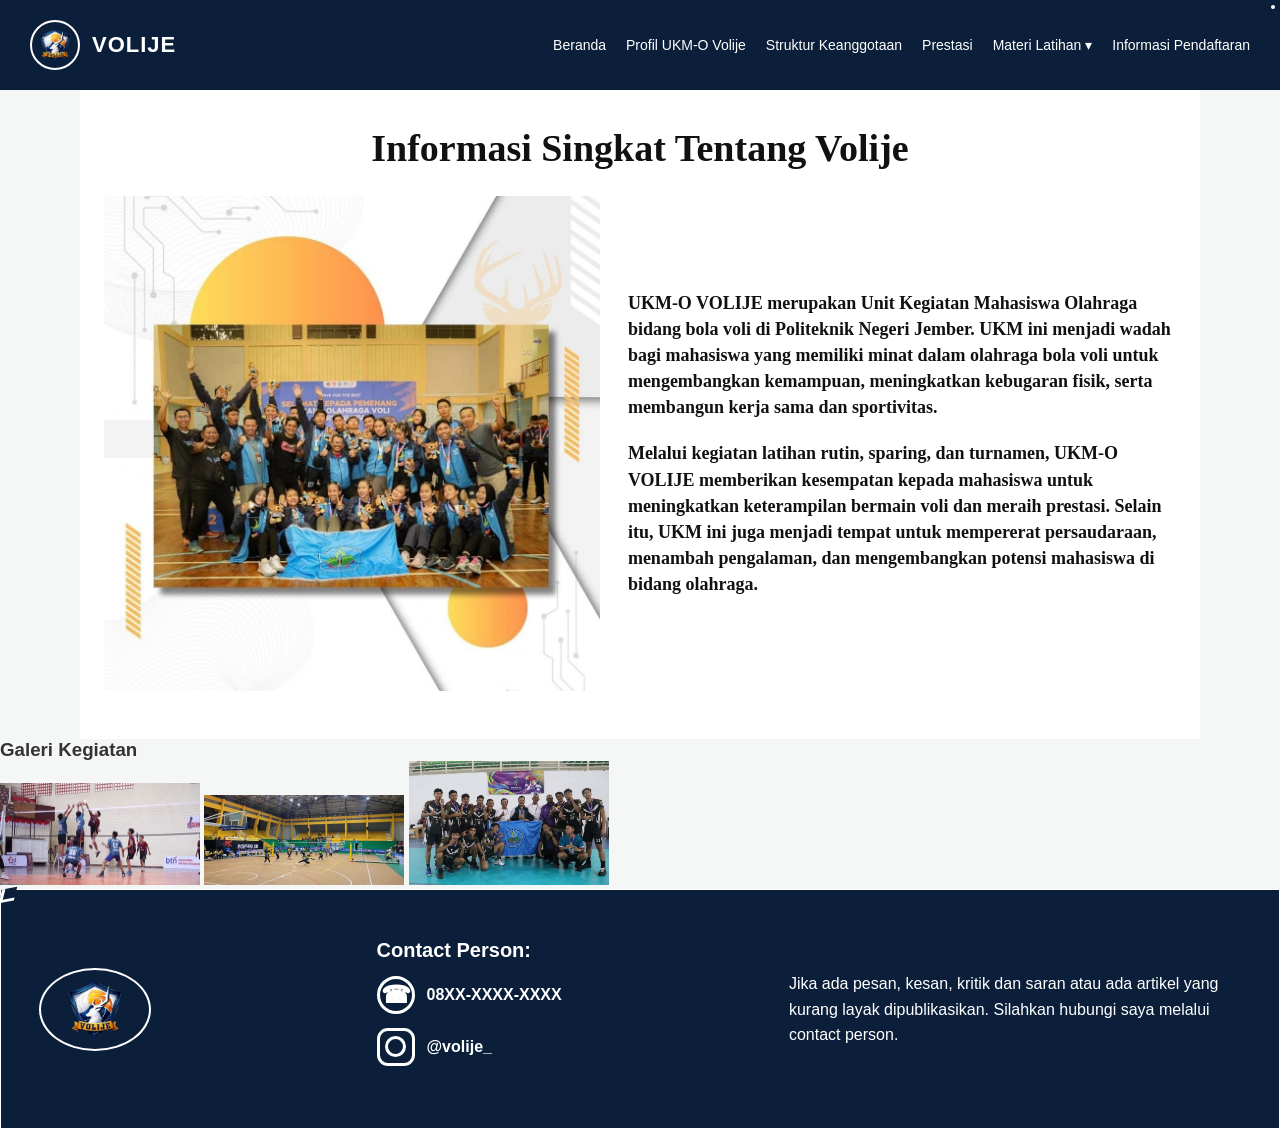
==== index.html @ 8d98fd0b "proyek wda" ====
<!doctype html>
<html lang="id">
    <head>
        <meta charset="UTF-8" />
        <!-- Mengatur karakter encoding ke UTF-8 (mendukung teks universal) -->
        <title>Beranda - UKM-O VOLIJE</title>
        <!-- Judul halaman yang akan muncul di tab browser -->
        <link rel="stylesheet" href="style.css" />
    </head>
    <body>
        <!-- HEADER KONSISTEN: Bagian atas website yang biasanya berisi logo dan menu navigasi -->
        <header>
            <!-- Wadah untuk Logo dan Nama Organisasi -->
            <div>
                <img
                    src="img/logo-volije.png"
                    alt="Logo Volije"
                    height="50"
                    align="middle"
                />
                <span>VOLIJE</span>
            </div>
            <!-- Navigasi Menu Halaman (Navigation Bar) -->
            <nav>
                <ul>
                    <li><a href="index.html">Beranda</a></li>
                    <li><a href="profil.html">Profil UKM-O Volije</a></li>
                    <li><a href="struktur.html">Struktur Keanggotaan</a></li>
                    <li><a href="prestasi.html">Prestasi</a></li>
                    <li class="dropdown">
                        <a href="#" class="dropbtn">Materi Latihan ▾</a>
                        <div class="dropdown-content">
                            <a href="teknik-voli.html">Teknik Dasar Voli</a>
                            <a href="teknik-fisik.html">Teknik Dasar Fisik</a>
                        </div>
                    </li>
                    <li>
                        <a href="pendaftaran.html">Informasi Pendaftaran</a>
                    </li>
                </ul>
            </nav>
            <hr />
        </header>
        <!-- MAIN KONTEN: Bagian isi utama dari halaman ini -->
        <main>
            <section class="intro-section">
                <h2>Informasi Singkat Tentang Volije</h2>
                <div class="intro-content">
                    <img
                        class="intro-image"
                        src="img/volijeawal.jpeg"
                        alt="Dokumentasi kegiatan UKM-O VOLIJE"
                    />
                    <div class="intro-text">
                        <p>
                            UKM-O VOLIJE merupakan Unit Kegiatan Mahasiswa
                            Olahraga bidang bola voli di Politeknik Negeri
                            Jember. UKM ini menjadi wadah bagi mahasiswa yang
                            memiliki minat dalam olahraga bola voli untuk
                            mengembangkan kemampuan, meningkatkan kebugaran
                            fisik, serta membangun kerja sama dan sportivitas.
                        </p>
                        <p>
                            Melalui kegiatan latihan rutin, sparing, dan
                            turnamen, UKM-O VOLIJE memberikan kesempatan kepada
                            mahasiswa untuk meningkatkan keterampilan bermain
                            voli dan meraih prestasi. Selain itu, UKM ini juga
                            menjadi tempat untuk mempererat persaudaraan,
                            menambah pengalaman, dan mengembangkan potensi
                            mahasiswa di bidang olahraga.
                        </p>
                    </div>
                </div>
            </section>

            <section>
                <!-- Section 2: Bagian Galeri Dokumentasi Kegiatan -->
                <h3>Galeri Kegiatan</h3>
                <!-- Sesuai wireframe yang menampilkan slider gambar kegiatan -->
                <img src="img/volia.jpeg" alt="Kegiatan 1" width="200" />
                <img src="img/volib.jpeg" alt="Kegiatan 2" width="200" />
                <img src="img/volic.jpeg" alt="Kegiatan 3" width="200" />
            </section>
        </main>

        <footer class="site-footer">
            <div class="footer-logos">
                <img src="img/logo-volije.png" alt="Logo VOLIJE" />
            </div>
            <section class="footer-contact" aria-label="Kontak VOLIJE">
                <h2>Contact Person:</h2>
                <p class="footer-contact-link">
                    <span class="footer-icon footer-icon-whatsapp" aria-hidden="true">☎</span>
                    <span>08XX-XXXX-XXXX</span>
                </p>
                <a class="footer-contact-link" href="https://www.instagram.com/volije_?cplk=MXN0MmU2NnY3bWVkYg==">
                    <span class="footer-icon footer-icon-instagram" aria-hidden="true"></span>
                    <span>@volije_</span>
                </a>
            </section>
            <p class="footer-note">
                Jika ada pesan, kesan, kritik dan saran atau ada artikel yang kurang layak dipublikasikan. Silahkan hubungi saya melalui contact person.
            </p>
        </footer>
    </body>
</html>
---- style.css ----
/* Pengaturan Dasar Reset */
* {
    margin: 0;
    padding: 0;
    box-sizing: border-box;
}

body {
    font-family: 'Segoe UI', Tahoma, Geneva, Verdana, sans-serif;
    background-color: #f4f7f6;
    color: #333;
}

/* --- STYLING HEADER --- */
header {
    background-color: #0b1f3a; /* Warna biru navy tua yang elegan */
    color: #ffffff;
    padding: 20px 30px;
}

/* Mengatur tata letak logo/nama dan navigasi agar sejajar (Flexbox) */
header {
    display: flex;
    justify-content: space-between;
    align-items: center;
    flex-wrap: wrap;
}

/* Wadah Logo dan Nama Organisasi */
header div:first-child {
    display: flex;
    align-items: center;
    gap: 12px; /* Jarak antara logo dan teks */
}

header div:first-child span {
    font-size: 22px;
    font-weight: bold;
    letter-spacing: 1px;
}

/* Mengatur ukuran, bentuk bulat, dan tata letak logo di header */
header div:first-child img {
    width: 50px;       
    object-fit: cover; 
    border-radius: 50%; 
    border: 2px solid #ffffff; 
}

/* Memastikan teks "VOLIJE" dan logo sejajar di tengah secara vertikal */
header div:first-child {
    display: flex;
    align-items: center; 
    gap: 12px;
}

/* Navigasi Menu */
header nav ul {
    list-style: none;
    display: flex;
    gap: 20px;
    align-items: center;
}

header nav ul li a {
    color: #ffffff;
    text-decoration: none;
    font-size: 14px;
    font-weight: 500;
    transition: color 0.3s ease;
}

/* Efek hover saat kursor diarahkan ke menu */
header nav ul li a:hover {
    color: #4da6ff; 
}

/* Menghilangkan garis <hr> bawaan jika sudah diatur dengan border/padding CSS */
header hr {
    display: none; 
}
/* --- STYLING MENU DROPDOWN NAVBAR --- */

/* Membuat posisi elemen dropdown menjadi relative */
header nav ul li.dropdown {
    position: relative;
}

/* Mengatur tampilan kotak menu dropdown (posisi melayang di bawah) */
header nav ul li .dropdown-content {
    display: none; /* Disembunyikan secara default */
    position: absolute;
    top: 100%;
    left: 0;
    background-color: #0b1f3a; /* Senada dengan warna header */
    min-width: 180px;
    box-shadow: 0px 8px 16px rgba(0,0,0,0.2);
    z-index: 99;
    border-radius: 4px;
    overflow: hidden;
}

/* Mengatur tata letak link di dalam dropdown */
header nav ul li .dropdown-content a {
    color: #ffffff;
    padding: 12px 16px;
    text-decoration: none;
    display: block;
    text-align: left;
    font-size: 13px;
    border-bottom: 1px solid rgba(255, 255, 255, 0.1);
}

/* Efek saat kursor berada di atas pilihan menu dropdown */
header nav ul li .dropdown-content a:hover {
    background-color: #16365f;
    color: #4da6ff;
}

/* Menampilkan dropdown ketika kursor diarahkan ke elemen li.dropdown */
header nav ul li.dropdown:hover .dropdown-content {
    display: block;
}

/* --- INTRO BERANDA --- */
.intro-section {
    max-width: 1120px;
    margin: 0 auto;
    padding: 36px 24px 48px;
    background-color: #ffffff;
    color: #111111;
    font-family: Georgia, "Times New Roman", serif;
}

.intro-section h2 {
    margin: 0 0 24px;
    text-align: center;
    font-size: clamp(28px, 3.8vw, 38px);
    line-height: 1.2;
}

.intro-content {
    display: grid;
    grid-template-columns: minmax(0, 0.95fr) minmax(0, 1.05fr);
    align-items: center;
    gap: 28px;
}

.intro-image {
    display: block;
    width: 100%;
    aspect-ratio: 1 / 1;
    object-fit: cover;
    object-position: center 42%;
}

.intro-text {
    display: grid;
    gap: 20px;
}

.intro-text p {
    margin: 0;
    font-size: 18px;
    font-weight: 600;
    line-height: 1.45;
}

/* --- HALAMAN PROFIL --- */
.profile-layout {
    display: grid;
    grid-template-columns: minmax(0, 1fr) minmax(360px, 1fr);
    align-items: start;
    gap: 32px;
    max-width: 1280px;
    margin: 36px auto 48px;
    padding: 32px;
    background-color: #ffffff;
}

.profile-copy h2 {
    margin-bottom: 16px;
    color: #0b1f3a;
    font-size: 30px;
}

.profile-copy p {
    margin-bottom: 28px;
    font-size: 17px;
    line-height: 1.7;
}

.profile-copy h3 {
    margin-bottom: 14px;
    color: #0b1f3a;
    font-size: 21px;
    line-height: 1.35;
}

.profile-copy ol {
    display: grid;
    gap: 12px;
    padding-left: 24px;
    line-height: 1.6;
}

.profile-gallery {
    display: grid;
    grid-template-columns: repeat(2, minmax(0, 1fr));
    align-content: start;
    align-items: start;
    gap: 18px;
}

.profile-gallery img {
    display: block;
    width: 100%;
    max-width: 100%;
    height: auto;
}

/* --- HALAMAN PENDAFTARAN --- */
.registration-layout {
    display: grid;
    grid-template-columns: minmax(0, 1fr) minmax(220px, 0.55fr);
    align-items: center;
    gap: 48px;
    max-width: 1100px;
    margin: 40px auto;
    padding: 36px 32px;
    background-color: #ffffff;
}

.registration-content h2 {
    margin-bottom: 20px;
    color: #0b1f3a;
    font-size: 30px;
}

.registration-content ol {
    display: grid;
    gap: 14px;
    padding-left: 24px;
    line-height: 1.6;
}

.registration-logo {
    display: block;
    width: 200%;
    max-width: 500px;
    height: auto;
    justify-self: center;
}

@media (max-width: 700px) {
    .intro-section {
        padding: 28px 20px 36px;
    }

    .intro-content {
        grid-template-columns: 1fr;
        gap: 22px;
    }

    .intro-image {
        max-width: 480px;
        margin: 0 auto;
    }

    .intro-text p {
        font-size: 16px;
    }
}

@media (max-width: 800px) {
    .profile-layout {
        grid-template-columns: 1fr;
        gap: 28px;
        margin: 24px auto 36px;
        padding: 24px;
    }

    .registration-layout {
        grid-template-columns: 1fr;
        gap: 28px;
        margin: 24px auto 36px;
        padding: 24px;
    }

    .profile-copy h2 {
        font-size: 26px;
    }

    .profile-copy p {
        font-size: 16px;
    }
}

@media (max-width: 480px) {
    .profile-layout {
        margin: 16px auto 28px;
        padding: 20px;
    }

    .registration-layout {
        margin: 16px auto 28px;
        padding: 20px;
    }

    .profile-gallery {
        gap: 14px;
    }
}


/* --- FOOTER --- */
footer.site-footer {
    display: grid;
    grid-template-columns: minmax(140px, 0.8fr) minmax(240px, 1fr) minmax(300px, 1.2fr);
    align-items: center;
    gap: 36px;
    min-height: 240px;
    padding: 32px 3%;
    background-color: #0b1f3a;
    border: 1px solid #ffffff;
    color: #ffffff;
}

.footer-logos {
    display: flex;
    align-items: center;
}

.footer-logos img {
    width: 112px;
    height: 112 px;
    object-fit: contain;
    border: 2px solid #ffffff;
    border-radius: 50%;
}

.footer-contact h2 {
    margin: 0 0 14px;
    font-size: 20px;
}

.footer-contact-link {
    display: flex;
    align-items: center;
    gap: 12px;
    width: fit-content;
    margin: 0 0 14px;
    color: #ffffff;
    font-size: 16px;
    font-weight: 600;
    text-decoration: none;
}

.footer-contact-link:hover {
    text-decoration: underline;
}

.footer-icon {
    position: auto;
    display: inline-flex;
    flex: 0 0 38px;
    width: 38px;
    height: 38px;
    align-items: center;
    justify-content: center;
}

.footer-icon-whatsapp {
    border: 3px solid currentColor;
    border-radius: 50%;
    font-size: 24px;
    line-height: 1;
}

.footer-icon-whatsapp::after {
    position: absolute;
    bottom: -2px;
    left: 1px;
    width: 11px;
    height: 11px;
    border-bottom: 3px solid currentColor;
    border-left: 3px solid currentColor;
    background-color: #0b1f3a;
    content: "";
    transform: skew(-25deg) rotate(-12deg);
}

.footer-icon-instagram {
    border: 3px solid currentColor;
    border-radius: 11px;
}

.footer-icon-instagram::before {
    width: 15px;
    height: 15px;
    border: 3px solid currentColor;
    border-radius: 50%;
    content: "";
}

.footer-icon-instagram::after {
    position: absolute;
    top: 5px;
    right: 5px;
    width: 4px;
    height: 4px;
    border-radius: 50%;
    background-color: currentColor;
    content: "";
}

.footer-note {
    margin: 0;
    font-size: 16px;
    line-height: 1.6;
}

@media (max-width: 900px) {
    footer.site-footer {
        grid-template-columns: minmax(120px, 0.6fr) minmax(240px, 1fr);
        gap: 24px;
        padding: 28px 3%;
    }

    .footer-note {
        grid-column: 1 / -1;
    }
}

@media (max-width: 560px) {
    footer.site-footer {
        grid-template-columns: 1fr;
        gap: 18px;
        padding: 24px;
    }

    .footer-logos {
        justify-content: center;
    }

    .footer-note {
        grid-column: auto;
        font-size: 15px;
        text-align: center;
    }

    .footer-contact h2 {
        font-size: 18px;
    }

    .footer-contact-link {
        font-size: 16px;
    }
}
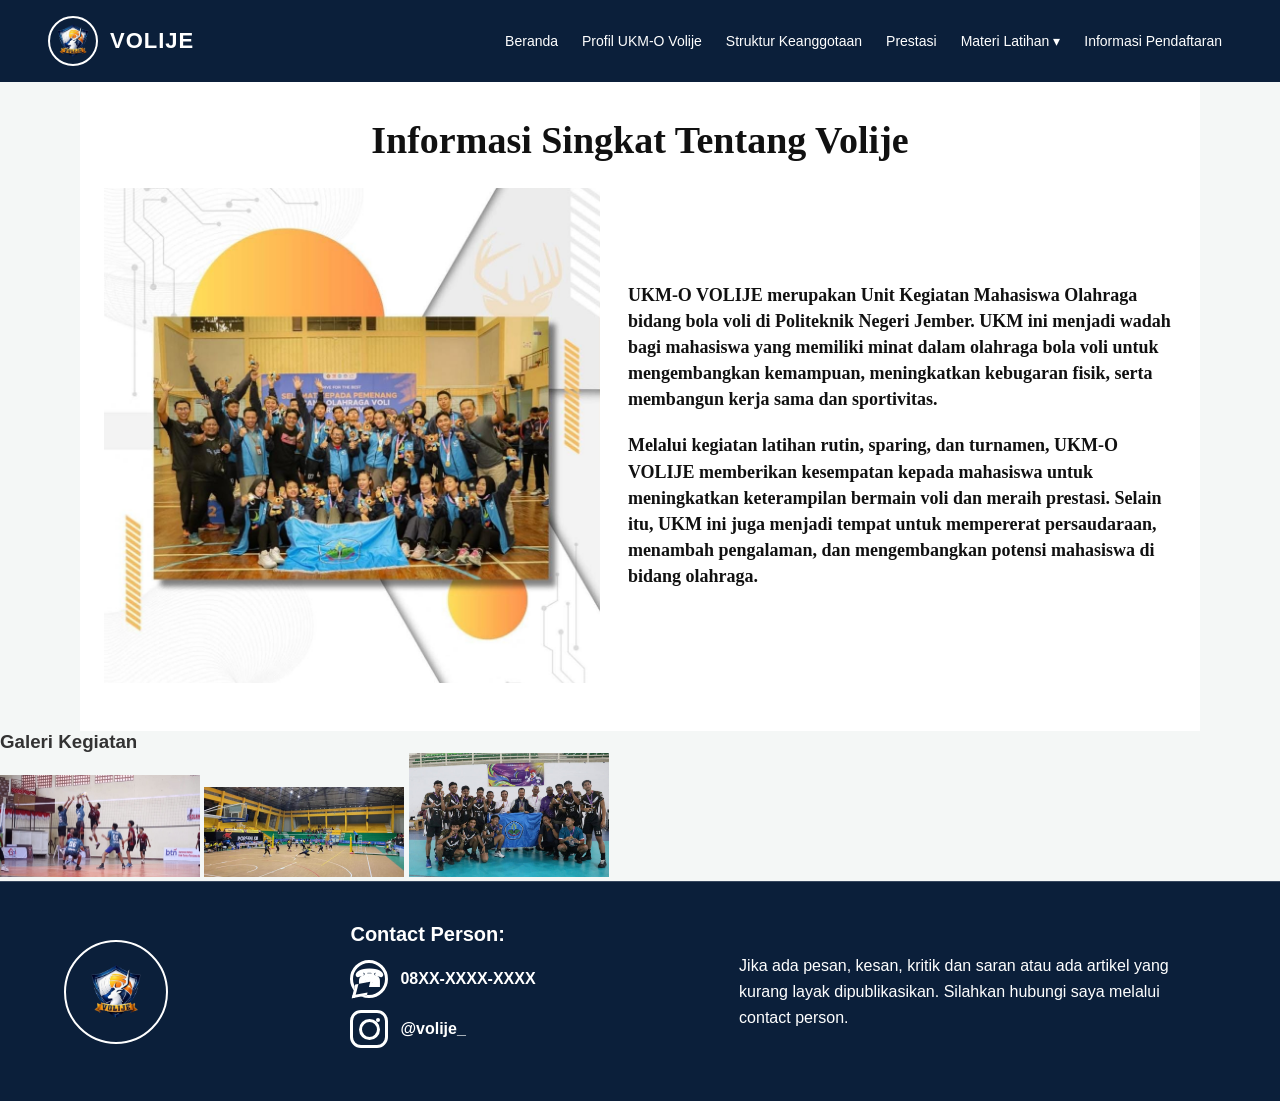
==== commit 6b25afac: "menambahkan responsive dan memperbaiki footer dan header oleh ZORA" ====
--- a/index.html
+++ b/index.html
@@ -1,5 +1,6 @@
 <!doctype html>
 <html lang="id">
+    <meta name="viewport" content="width=device-width, initial-scale=1.0">
     <head>
         <meta charset="UTF-8" />
         <!-- Mengatur karakter encoding ke UTF-8 (mendukung teks universal) -->
--- a/style.css
+++ b/style.css
@@ -6,7 +6,7 @@
 }
 
 body {
-    font-family: 'Segoe UI', Tahoma, Geneva, Verdana, sans-serif;
+    font-family: "Segoe UI", Tahoma, Geneva, Verdana, sans-serif;
     background-color: #f4f7f6;
     color: #333;
 }
@@ -15,15 +15,11 @@
 header {
     background-color: #0b1f3a; /* Warna biru navy tua yang elegan */
     color: #ffffff;
-    padding: 20px 30px;
-}
-
-/* Mengatur tata letak logo/nama dan navigasi agar sejajar (Flexbox) */
-header {
+    padding: 16px clamp(20px, 4vw, 48px);
     display: flex;
     justify-content: space-between;
     align-items: center;
-    flex-wrap: wrap;
+    gap: 24px;
 }
 
 /* Wadah Logo dan Nama Organisasi */
@@ -31,6 +27,7 @@
     display: flex;
     align-items: center;
     gap: 12px; /* Jarak antara logo dan teks */
+    flex-shrink: 0;
 }
 
 header div:first-child span {
@@ -41,43 +38,52 @@
 
 /* Mengatur ukuran, bentuk bulat, dan tata letak logo di header */
 header div:first-child img {
-    width: 50px;       
-    object-fit: cover; 
-    border-radius: 50%; 
-    border: 2px solid #ffffff; 
-}
-
-/* Memastikan teks "VOLIJE" dan logo sejajar di tengah secara vertikal */
-header div:first-child {
-    display: flex;
-    align-items: center; 
-    gap: 12px;
+    width: 50px;
+    height: 50px;
+    flex: 0 0 50px;
+    object-fit: cover;
+    border-radius: 50%;
+    border: 2px solid #ffffff;
+}
+
+header nav {
+    min-width: 0;
+    margin-left: auto;
 }
 
 /* Navigasi Menu */
 header nav ul {
     list-style: none;
     display: flex;
-    gap: 20px;
-    align-items: center;
+    flex-wrap: wrap;
+    justify-content: flex-end;
+    align-items: center;
+    gap: 4px;
 }
 
 header nav ul li a {
+    display: block;
     color: #ffffff;
+    padding: 9px 10px;
+    border-radius: 8px;
     text-decoration: none;
     font-size: 14px;
     font-weight: 500;
-    transition: color 0.3s ease;
+    white-space: nowrap;
+    transition:
+        color 0.3s ease,
+        background-color 0.3s ease;
 }
 
 /* Efek hover saat kursor diarahkan ke menu */
 header nav ul li a:hover {
-    color: #4da6ff; 
+    color: #4da6ff;
+    background-color: rgba(255, 255, 255, 0.08);
 }
 
 /* Menghilangkan garis <hr> bawaan jika sudah diatur dengan border/padding CSS */
 header hr {
-    display: none; 
+    display: none;
 }
 /* --- STYLING MENU DROPDOWN NAVBAR --- */
 
@@ -94,9 +100,9 @@
     left: 0;
     background-color: #0b1f3a; /* Senada dengan warna header */
     min-width: 180px;
-    box-shadow: 0px 8px 16px rgba(0,0,0,0.2);
+    box-shadow: 0px 8px 16px rgba(0, 0, 0, 0.2);
     z-index: 99;
-    border-radius: 4px;
+    border-radius: 8px;
     overflow: hidden;
 }
 
@@ -120,6 +126,54 @@
 /* Menampilkan dropdown ketika kursor diarahkan ke elemen li.dropdown */
 header nav ul li.dropdown:hover .dropdown-content {
     display: block;
+}
+
+@media (max-width: 960px) {
+    header {
+        flex-direction: column;
+        gap: 14px;
+        padding: 18px 24px;
+    }
+
+    header nav {
+        width: 100%;
+        margin-left: 0;
+    }
+
+    header nav ul {
+        justify-content: center;
+    }
+}
+
+@media (max-width: 560px) {
+    header {
+        gap: 12px;
+        padding: 16px 14px;
+    }
+
+    header div:first-child img {
+        width: 44px;
+        height: 44px;
+        flex-basis: 44px;
+    }
+
+    header div:first-child span {
+        font-size: 20px;
+    }
+
+    header nav ul {
+        gap: 2px;
+    }
+
+    header nav ul li a {
+        padding: 8px 9px;
+        font-size: 13px;
+    }
+
+    header nav ul li .dropdown-content {
+        left: 50%;
+        transform: translateX(-50%);
+    }
 }
 
 /* --- INTRO BERANDA --- */
@@ -219,6 +273,63 @@
     height: auto;
 }
 
+/* --- HALAMAN STRUKTUR KEANGGOTAAN --- */
+.structure-section {
+    max-width: 1200px;
+    margin: 0 auto;
+    padding: 36px 32px 52px;
+    background-color: #ffffff;
+    color: #111111;
+    font-family: Georgia, "Times New Roman", serif;
+}
+
+.structure-section h2 {
+    margin: 0 0 32px;
+    text-align: center;
+    font-size: clamp(28px, 3.8vw, 38px);
+    line-height: 1.2;
+}
+
+.member-grid {
+    display: grid;
+    grid-template-columns: repeat(2, minmax(0, 1fr));
+    gap: 20px 36px;
+    padding: 0;
+    list-style: none;
+}
+
+.member-card {
+    display: flex;
+    align-items: center;
+    gap: 24px;
+    min-height: 180px;
+    padding: 24px 30px;
+    border-radius: 22px;
+    background-color: #dedede;
+}
+
+.member-card > img {
+    flex: 0 0 104px;
+    width: 104px;
+    height: 104px;
+    border: 4px solid #ffffff;
+    border-radius: 50%;
+    object-fit: cover;
+}
+
+.member-biodata h3 {
+    margin: 0 0 12px;
+    font-size: 26px;
+    line-height: 1.2;
+}
+
+.member-biodata p {
+    margin: 4px 0;
+    font-family: "Segoe UI", Tahoma, Geneva, Verdana, sans-serif;
+    font-size: 16px;
+    line-height: 1.5;
+}
+
 /* --- HALAMAN PENDAFTARAN --- */
 .registration-layout {
     display: grid;
@@ -257,6 +368,15 @@
         padding: 28px 20px 36px;
     }
 
+    .structure-section {
+        padding: 28px 20px 36px;
+    }
+
+    .member-grid {
+        grid-template-columns: 1fr;
+        gap: 16px;
+    }
+
     .intro-content {
         grid-template-columns: 1fr;
         gap: 22px;
@@ -297,6 +417,26 @@
 }
 
 @media (max-width: 480px) {
+    .member-card {
+        gap: 18px;
+        min-height: 150px;
+        padding: 20px;
+    }
+
+    .member-card > img {
+        flex-basis: 80px;
+        width: 80px;
+        height: 80px;
+    }
+
+    .member-biodata h3 {
+        font-size: 22px;
+    }
+
+    .member-biodata p {
+        font-size: 15px;
+    }
+
     .profile-layout {
         margin: 16px auto 28px;
         padding: 20px;
@@ -312,33 +452,41 @@
     }
 }
 
-
 /* --- FOOTER --- */
 footer.site-footer {
     display: grid;
-    grid-template-columns: minmax(140px, 0.8fr) minmax(240px, 1fr) minmax(300px, 1.2fr);
-    align-items: center;
-    gap: 36px;
-    min-height: 240px;
-    padding: 32px 3%;
+    grid-template-columns: minmax(120px, 0.7fr) minmax(220px, 1fr) minmax(
+            0,
+            1.4fr
+        );
+    align-items: center;
+    gap: clamp(20px, 4vw, 48px);
+    min-height: 220px;
+    padding: 36px 5%;
     background-color: #0b1f3a;
-    border: 1px solid #ffffff;
+    border-top: 1px solid rgba(255, 255, 255, 0.18);
     color: #ffffff;
 }
 
 .footer-logos {
     display: flex;
     align-items: center;
+    justify-content: flex-start;
 }
 
 .footer-logos img {
-    width: 112px;
-    height: 112 px;
+    display: block;
+    width: 104px;
+    height: 104px;
     object-fit: contain;
     border: 2px solid #ffffff;
     border-radius: 50%;
 }
 
+.footer-contact {
+    min-width: 0;
+}
+
 .footer-contact h2 {
     margin: 0 0 14px;
     font-size: 20px;
@@ -348,8 +496,9 @@
     display: flex;
     align-items: center;
     gap: 12px;
-    width: fit-content;
-    margin: 0 0 14px;
+    width: max-content;
+    max-width: 100%;
+    margin: 0 0 12px;
     color: #ffffff;
     font-size: 16px;
     font-weight: 600;
@@ -361,7 +510,7 @@
 }
 
 .footer-icon {
-    position: auto;
+    position: relative;
     display: inline-flex;
     flex: 0 0 38px;
     width: 38px;
@@ -415,6 +564,7 @@
 }
 
 .footer-note {
+    max-width: 52ch;
     margin: 0;
     font-size: 16px;
     line-height: 1.6;
@@ -422,29 +572,41 @@
 
 @media (max-width: 900px) {
     footer.site-footer {
-        grid-template-columns: minmax(120px, 0.6fr) minmax(240px, 1fr);
+        grid-template-columns: minmax(96px, 0.55fr) minmax(0, 1fr);
         gap: 24px;
-        padding: 28px 3%;
+        padding: 32px 5%;
     }
 
     .footer-note {
         grid-column: 1 / -1;
+        max-width: 70ch;
     }
 }
 
 @media (max-width: 560px) {
     footer.site-footer {
         grid-template-columns: 1fr;
-        gap: 18px;
-        padding: 24px;
+        justify-items: center;
+        gap: 20px;
+        padding: 28px 20px;
     }
 
     .footer-logos {
         justify-content: center;
     }
 
+    .footer-logos img {
+        width: 88px;
+        height: 88px;
+    }
+
+    .footer-contact {
+        text-align: center;
+    }
+
     .footer-note {
         grid-column: auto;
+        max-width: 42ch;
         font-size: 15px;
         text-align: center;
     }
@@ -455,5 +617,352 @@
 
     .footer-contact-link {
         font-size: 16px;
-    }
-}
+        margin-right: auto;
+        margin-left: auto;
+    }
+}
+
+/* =========================================================
+   4. HALAMAN MATERI (TEKNIK DASAR VOLI & TEKNIK DASAR FISIK)
+   ========================================================= */
+main.halaman-materi {
+    max-width: 1100px;
+    margin: 0 auto;
+    padding: 35px 30px 60px;
+}
+
+main.halaman-materi h2 {
+    text-align: center;
+    font-size: 32px;
+    font-weight: bold;
+    color: #000000;
+    margin-bottom: 35px;
+}
+
+/* Grid 3 Kolom x 2 Baris */
+main.halaman-materi ul {
+    list-style: none;
+    display: grid;
+    grid-template-columns: repeat(3, 1fr);
+    gap: 35px 55px;
+    padding: 0;
+    margin: 0;
+}
+
+/* Kartu Item Teknik dengan Background Gambar Penuh */
+main.halaman-materi ul li {
+    position: relative;
+    overflow: hidden;
+    min-height: 240px; /* Menjaga tinggi kartu tetap proporsional */
+    background-color: #d9d9d9;
+    border-radius: 20px;
+    padding: 22px 24px;
+    display: flex;
+    flex-direction: column;
+    justify-content: flex-start;
+    cursor: pointer;
+    transition:
+        transform 0.25s ease,
+        box-shadow 0.25s ease;
+}
+
+main.halaman-materi ul li:hover {
+    transform: translateY(-4px);
+    box-shadow: 0 8px 18px rgba(0, 0, 0, 0.15);
+}
+
+/* Judul berada di lapisan depan di atas gambar */
+main.halaman-materi ul li h3 {
+    position: relative;
+    z-index: 2;
+    align-self: flex-start;
+    font-size: 18px;
+    font-weight: bold;
+    color: #111111;
+    margin: 0;
+    text-shadow: 0 1px 6px rgba(255, 255, 255, 0.9);
+}
+
+/* Gambar dibuat memenuhi seluruh area kartu */
+main.halaman-materi ul li img {
+    position: absolute;
+    inset: 0;
+    width: 100%;
+    height: 100%;
+    object-fit: cover;
+    z-index: 1;
+    transition: transform 0.35s ease;
+}
+
+/* Efek zoom halus pada gambar background saat kartu diarahkan kursor */
+main.halaman-materi ul li:hover img {
+    transform: scale(1.06);
+}
+
+/* Deskripsi disembunyikan di kartu dan dibaca oleh pop-up */
+main.halaman-materi ul li p {
+    display: none;
+}
+
+/* =========================================================
+   5. POP-UP (MODAL) DETAIL MATERI
+   ========================================================= */
+.modal-overlay {
+    display: none;
+    position: fixed;
+    inset: 0;
+    background-color: rgba(255, 255, 255, 0.55);
+    z-index: 1000;
+    justify-content: center;
+    align-items: center;
+    padding: 20px;
+}
+
+.modal-overlay.aktif {
+    display: flex;
+}
+
+.modal-box {
+    background-color: #d9d9d9;
+    border: 3px solid #000000;
+    border-radius: 30px;
+    width: 100%;
+    max-width: 780px;
+    padding: 24px 36px 22px;
+    box-shadow: 0 12px 30px rgba(0, 0, 0, 0.15);
+    animation: munculPopUp 0.2s ease-out;
+}
+
+@keyframes munculPopUp {
+    from {
+        opacity: 0;
+        transform: scale(0.95);
+    }
+    to {
+        opacity: 1;
+        transform: scale(1);
+    }
+}
+
+.modal-judul {
+    text-align: center;
+    font-size: 22px;
+    font-weight: bold;
+    color: #000000;
+    margin-bottom: 20px;
+}
+
+.modal-konten {
+    display: flex;
+    gap: 28px;
+    align-items: stretch;
+}
+
+.modal-gambar-box {
+    flex: 0 0 230px;
+    height: 230px;
+    background-color: #ffffff;
+    border-radius: 26px;
+    display: flex;
+    justify-content: center;
+    align-items: center;
+    padding: 16px;
+    overflow: hidden;
+}
+
+.modal-gambar-box img {
+    max-width: 100%;
+    max-height: 100%;
+    object-fit: contain;
+}
+
+.modal-penjelasan-box {
+    flex: 1;
+    background-color: #ffffff;
+    border-radius: 0;
+    padding: 16px 20px;
+    min-height: 230px;
+    max-height: 300px;
+    overflow-y: auto;
+}
+
+.modal-penjelasan-box h4 {
+    font-size: 17px;
+    font-weight: bold;
+    color: #000000;
+    margin-bottom: 10px;
+}
+
+.modal-penjelasan-box p {
+    font-size: 15px;
+    line-height: 1.6;
+    color: #222222;
+}
+
+.modal-footer {
+    display: flex;
+    justify-content: flex-end;
+    margin-top: 18px;
+}
+
+.btn-kembali {
+    background-color: #ffffff;
+    color: #000000;
+    border: none;
+    border-radius: 20px;
+    padding: 8px 36px;
+    font-size: 15px;
+    font-weight: bold;
+    cursor: pointer;
+    transition:
+        background-color 0.2s ease,
+        transform 0.15s ease;
+}
+
+.btn-kembali:hover {
+    background-color: #f0f0f0;
+    transform: scale(1.03);
+}
+
+/* =========================================================
+   6. RESPONSIF LAYAR TABLET & HP
+   ========================================================= */
+@media (max-width: 900px) {
+    main.halaman-materi ul {
+        grid-template-columns: repeat(2, 1fr);
+        gap: 25px;
+    }
+}
+
+@media (max-width: 650px) {
+    main.halaman-materi ul {
+        grid-template-columns: 1fr;
+    }
+
+    .modal-box {
+        padding: 20px;
+    }
+
+    .modal-konten {
+        flex-direction: column;
+        align-items: center;
+    }
+
+    .modal-gambar-box {
+        flex: none;
+        width: 180px;
+        height: 180px;
+    }
+
+    .modal-penjelasan-box {
+        width: 100%;
+        min-height: 150px;
+    }
+}
+
+/* =========================================================
+   7. HALAMAN PRESTASI (DAFTAR KARTU VERTIKAL & SCROLLABLE)
+   ========================================================= */
+body:has(main.halaman-prestasi) {
+    background-color: #ffffff;
+}
+
+main.halaman-prestasi {
+    max-width: 1000px;
+    margin: 0 auto;
+    padding: 35px 30px 60px;
+}
+
+/* Judul Halaman di Tengah */
+main.halaman-prestasi h2 {
+    text-align: center;
+    font-size: 32px;
+    font-weight: bold;
+    color: #000000;
+    margin-bottom: 30px;
+}
+
+/* Wadah daftar prestasi tersusun ke bawah agar halaman dapat di-scroll */
+.daftar-prestasi {
+    display: flex;
+    flex-direction: column;
+    gap: 30px;
+}
+
+/* Kartu Luar Abu-abu Sudut Membulat */
+main.halaman-prestasi article {
+    background-color: #d9d9d9;
+    border-radius: 32px;
+    padding: 26px 30px;
+    display: flex;
+    gap: 28px;
+    align-items: stretch;
+    transition: transform 0.25s ease, box-shadow 0.25s ease;
+}
+
+main.halaman-prestasi article:hover {
+    transform: translateY(-3px);
+    box-shadow: 0 8px 20px rgba(0, 0, 0, 0.1);
+}
+
+/* Kotak Putih Kiri untuk Gambar Dokumentasi */
+.prestasi-gambar {
+    flex: 0 0 280px;
+    height: 260px;
+    background-color: #ffffff;
+    border-radius: 26px;
+    overflow: hidden;
+    display: flex;
+    justify-content: center;
+    align-items: center;
+}
+
+.prestasi-gambar img {
+    width: 100%;
+    height: 100%;
+    object-fit: cover;
+    display: block;
+}
+
+/* Kotak Putih Kanan untuk Informasi Prestasi */
+.prestasi-detail {
+    flex: 1;
+    background-color: #ffffff;
+    border-radius: 26px;
+    padding: 22px 26px;
+    min-height: 260px;
+    display: flex;
+    flex-direction: column;
+}
+
+.prestasi-detail h3 {
+    font-size: 18px;
+    font-weight: bold;
+    color: #000000;
+    margin-bottom: 12px;
+}
+
+.prestasi-detail p {
+    font-size: 15px;
+    line-height: 1.6;
+    color: #222222;
+}
+
+/* Responsif untuk Layar Tablet & HP */
+@media (max-width: 768px) {
+    main.halaman-prestasi article {
+        flex-direction: column;
+        padding: 20px;
+        border-radius: 24px;
+    }
+
+    .prestasi-gambar {
+        flex: none;
+        width: 100%;
+        height: 220px;
+    }
+
+    .prestasi-detail {
+        min-height: auto;
+    }
+}
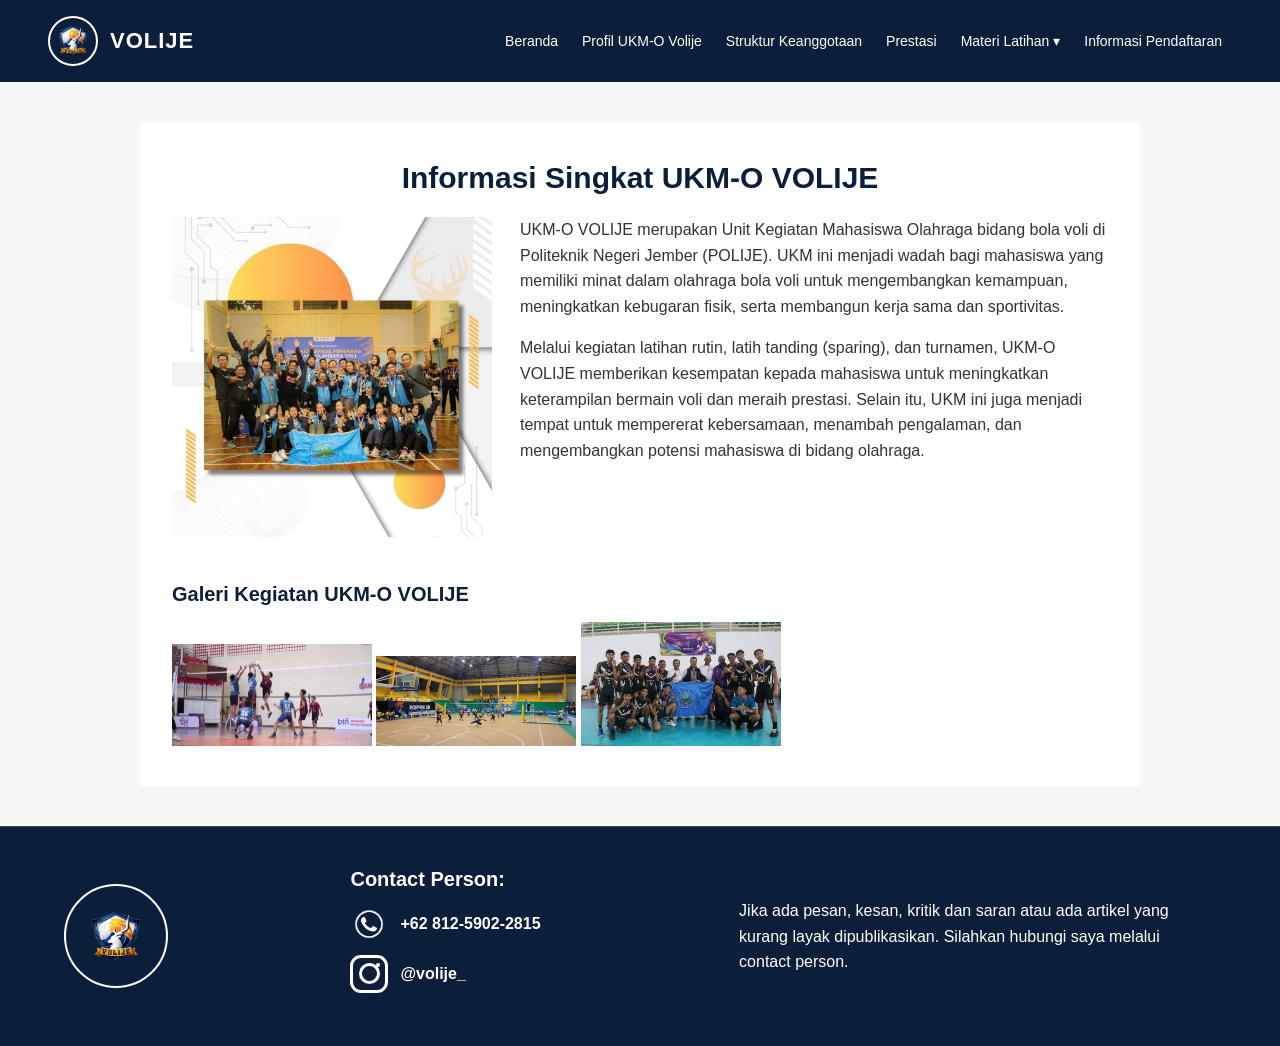
==== commit b816b1bb: "tambah gambar" ====
--- a/index.html
+++ b/index.html
@@ -45,7 +45,7 @@
         <!-- MAIN KONTEN: Bagian isi utama dari halaman ini -->
         <main>
             <section class="intro-section">
-                <h2>Informasi Singkat Tentang Volije</h2>
+                <h2>Informasi Singkat UKM-O VOLIJE</h2>
                 <div class="intro-content">
                     <img
                         class="intro-image"
@@ -56,28 +56,27 @@
                         <p>
                             UKM-O VOLIJE merupakan Unit Kegiatan Mahasiswa
                             Olahraga bidang bola voli di Politeknik Negeri
-                            Jember. UKM ini menjadi wadah bagi mahasiswa yang
-                            memiliki minat dalam olahraga bola voli untuk
-                            mengembangkan kemampuan, meningkatkan kebugaran
-                            fisik, serta membangun kerja sama dan sportivitas.
+                            Jember (POLIJE). UKM ini menjadi wadah bagi
+                            mahasiswa yang memiliki minat dalam olahraga bola
+                            voli untuk mengembangkan kemampuan, meningkatkan
+                            kebugaran fisik, serta membangun kerja sama dan
+                            sportivitas.
                         </p>
                         <p>
-                            Melalui kegiatan latihan rutin, sparing, dan
-                            turnamen, UKM-O VOLIJE memberikan kesempatan kepada
-                            mahasiswa untuk meningkatkan keterampilan bermain
-                            voli dan meraih prestasi. Selain itu, UKM ini juga
-                            menjadi tempat untuk mempererat persaudaraan,
-                            menambah pengalaman, dan mengembangkan potensi
-                            mahasiswa di bidang olahraga.
+                            Melalui kegiatan latihan rutin, latih tanding
+                            (sparing), dan turnamen, UKM-O VOLIJE memberikan
+                            kesempatan kepada mahasiswa untuk meningkatkan
+                            keterampilan bermain voli dan meraih prestasi.
+                            Selain itu, UKM ini juga menjadi tempat untuk
+                            mempererat kebersamaan, menambah pengalaman, dan
+                            mengembangkan potensi mahasiswa di bidang olahraga.
                         </p>
                     </div>
                 </div>
             </section>
 
-            <section>
-                <!-- Section 2: Bagian Galeri Dokumentasi Kegiatan -->
-                <h3>Galeri Kegiatan</h3>
-                <!-- Sesuai wireframe yang menampilkan slider gambar kegiatan -->
+            <section class="home-gallery">
+                <h3>Galeri Kegiatan UKM-O VOLIJE</h3>
                 <img src="img/volia.jpeg" alt="Kegiatan 1" width="200" />
                 <img src="img/volib.jpeg" alt="Kegiatan 2" width="200" />
                 <img src="img/volic.jpeg" alt="Kegiatan 3" width="200" />
@@ -91,8 +90,10 @@
             <section class="footer-contact" aria-label="Kontak VOLIJE">
                 <h2>Contact Person:</h2>
                 <p class="footer-contact-link">
-                    <span class="footer-icon footer-icon-whatsapp" aria-hidden="true">☎</span>
-                    <span>08XX-XXXX-XXXX</span>
+                    <span class="footer-icon" aria-hidden="true">
+                        <img src="img/wa.png" alt="" />
+                    </span>
+                    <span>+62 812-5902-2815</span>
                 </p>
                 <a class="footer-contact-link" href="https://www.instagram.com/volije_?cplk=MXN0MmU2NnY3bWVkYg==">
                     <span class="footer-icon footer-icon-instagram" aria-hidden="true"></span>
--- a/style.css
+++ b/style.css
@@ -8,12 +8,12 @@
 body {
     font-family: "Segoe UI", Tahoma, Geneva, Verdana, sans-serif;
     background-color: #f4f7f6;
-    color: #333;
+    color: #333333;
 }
 
 /* --- STYLING HEADER --- */
 header {
-    background-color: #0b1f3a; /* Warna biru navy tua yang elegan */
+    background-color: #0b1f3a;
     color: #ffffff;
     padding: 16px clamp(20px, 4vw, 48px);
     display: flex;
@@ -22,11 +22,10 @@
     gap: 24px;
 }
 
-/* Wadah Logo dan Nama Organisasi */
 header div:first-child {
     display: flex;
     align-items: center;
-    gap: 12px; /* Jarak antara logo dan teks */
+    gap: 12px;
     flex-shrink: 0;
 }
 
@@ -36,7 +35,6 @@
     letter-spacing: 1px;
 }
 
-/* Mengatur ukuran, bentuk bulat, dan tata letak logo di header */
 header div:first-child img {
     width: 50px;
     height: 50px;
@@ -51,7 +49,6 @@
     margin-left: auto;
 }
 
-/* Navigasi Menu */
 header nav ul {
     list-style: none;
     display: flex;
@@ -75,30 +72,26 @@
         background-color 0.3s ease;
 }
 
-/* Efek hover saat kursor diarahkan ke menu */
 header nav ul li a:hover {
     color: #4da6ff;
     background-color: rgba(255, 255, 255, 0.08);
 }
 
-/* Menghilangkan garis <hr> bawaan jika sudah diatur dengan border/padding CSS */
 header hr {
     display: none;
 }
+
 /* --- STYLING MENU DROPDOWN NAVBAR --- */
-
-/* Membuat posisi elemen dropdown menjadi relative */
 header nav ul li.dropdown {
     position: relative;
 }
 
-/* Mengatur tampilan kotak menu dropdown (posisi melayang di bawah) */
 header nav ul li .dropdown-content {
-    display: none; /* Disembunyikan secara default */
+    display: none;
     position: absolute;
     top: 100%;
     left: 0;
-    background-color: #0b1f3a; /* Senada dengan warna header */
+    background-color: #0b1f3a;
     min-width: 180px;
     box-shadow: 0px 8px 16px rgba(0, 0, 0, 0.2);
     z-index: 99;
@@ -106,7 +99,6 @@
     overflow: hidden;
 }
 
-/* Mengatur tata letak link di dalam dropdown */
 header nav ul li .dropdown-content a {
     color: #ffffff;
     padding: 12px 16px;
@@ -117,13 +109,11 @@
     border-bottom: 1px solid rgba(255, 255, 255, 0.1);
 }
 
-/* Efek saat kursor berada di atas pilihan menu dropdown */
 header nav ul li .dropdown-content a:hover {
     background-color: #16365f;
     color: #4da6ff;
 }
 
-/* Menampilkan dropdown ketika kursor diarahkan ke elemen li.dropdown */
 header nav ul li.dropdown:hover .dropdown-content {
     display: block;
 }
@@ -176,28 +166,53 @@
     }
 }
 
+/* --- TIPOGRAFI SERAGAM SEPERTI HALAMAN PENDAFTARAN --- */
+main h2 {
+    font-family: "Segoe UI", Tahoma, Geneva, Verdana, sans-serif;
+    font-size: 30px;
+    font-weight: 700;
+    color: #0b1f3a;
+    line-height: 1.3;
+    margin-bottom: 20px;
+}
+
+main h3 {
+    font-family: "Segoe UI", Tahoma, Geneva, Verdana, sans-serif;
+    font-size: 20px;
+    font-weight: 700;
+    color: #0b1f3a;
+    line-height: 1.35;  
+    margin-bottom: 14px;
+}
+
+main p,
+main li {
+    font-family: "Segoe UI", Tahoma, Geneva, Verdana, sans-serif;
+    font-size: 16px;
+    font-weight: 400;
+    color: #333333;
+    line-height: 1.6;
+}
+
 /* --- INTRO BERANDA --- */
 .intro-section {
-    max-width: 1120px;
-    margin: 0 auto;
-    padding: 36px 24px 48px;
-    background-color: #ffffff;
-    color: #111111;
-    font-family: Georgia, "Times New Roman", serif;
+    max-width: 1000px;
+    margin: 40px auto 0;
+    padding: 36px 32px 32px;
+    background-color: #ffffff;
+    color: #333333;
 }
 
 .intro-section h2 {
-    margin: 0 0 24px;
     text-align: center;
-    font-size: clamp(28px, 3.8vw, 38px);
-    line-height: 1.2;
+    margin: 0 0 20px;
 }
 
 .intro-content {
     display: grid;
-    grid-template-columns: minmax(0, 0.95fr) minmax(0, 1.05fr);
-    align-items: center;
-    gap: 28px;
+    grid-template-columns: 320px 1fr; /* Kolom kiri pas selebar gambar, sisa ruang diisi teks */
+    align-items: start; /* Membuat baris pertama teks sejajar dengan bagian atas gambar */
+    gap: 28px; /* Jarak antara gambar dan teks (ubah angkanya jika ingin lebih dekat/jauh) */
 }
 
 .intro-image {
@@ -210,14 +225,18 @@
 
 .intro-text {
     display: grid;
-    gap: 20px;
+    gap: 16px;
 }
 
 .intro-text p {
     margin: 0;
-    font-size: 18px;
-    font-weight: 600;
-    line-height: 1.45;
+}
+
+.home-gallery {
+    max-width: 1000px;
+    margin: 0 auto 40px;
+    padding: 12px 32px 36px;
+    background-color: #ffffff;
 }
 
 /* --- HALAMAN PROFIL --- */
@@ -227,43 +246,30 @@
     align-items: start;
     gap: 32px;
     max-width: 1280px;
-    margin: 36px auto 48px;
-    padding: 32px;
-    background-color: #ffffff;
-}
-
-.profile-copy h2 {
-    margin-bottom: 16px;
-    color: #0b1f3a;
-    font-size: 30px;
+    margin: 40px auto;
+    padding: 36px 32px;
+    background-color: #ffffff;
 }
 
 .profile-copy p {
-    margin-bottom: 28px;
-    font-size: 17px;
-    line-height: 1.7;
-}
-
-.profile-copy h3 {
-    margin-bottom: 14px;
-    color: #0b1f3a;
-    font-size: 21px;
-    line-height: 1.35;
+    margin-bottom: 24px;
 }
 
 .profile-copy ol {
     display: grid;
-    gap: 12px;
+    gap: 14px;
     padding-left: 24px;
     line-height: 1.6;
 }
 
 .profile-gallery {
     display: grid;
-    grid-template-columns: repeat(2, minmax(0, 1fr));
+    grid-template-columns: repeat(2, 220px); /* Sesuaikan angka px dengan ukuran foto yang diinginkan */
+    justify-content: center;
     align-content: start;
     align-items: start;
-    gap: 18px;
+    row-gap: 18px;
+    column-gap: 18px;
 }
 
 .profile-gallery img {
@@ -276,18 +282,15 @@
 /* --- HALAMAN STRUKTUR KEANGGOTAAN --- */
 .structure-section {
     max-width: 1200px;
-    margin: 0 auto;
-    padding: 36px 32px 52px;
-    background-color: #ffffff;
-    color: #111111;
-    font-family: Georgia, "Times New Roman", serif;
+    margin: 40px auto;
+    padding: 36px 32px 48px;
+    background-color: #ffffff;
+    color: #333333;
 }
 
 .structure-section h2 {
+    text-align: center;
     margin: 0 0 32px;
-    text-align: center;
-    font-size: clamp(28px, 3.8vw, 38px);
-    line-height: 1.2;
 }
 
 .member-grid {
@@ -318,16 +321,13 @@
 }
 
 .member-biodata h3 {
-    margin: 0 0 12px;
-    font-size: 26px;
-    line-height: 1.2;
+    margin: 0 0 10px;
+    font-size: 20px;
+    color: #0b1f3a;
 }
 
 .member-biodata p {
     margin: 4px 0;
-    font-family: "Segoe UI", Tahoma, Geneva, Verdana, sans-serif;
-    font-size: 16px;
-    line-height: 1.5;
 }
 
 /* --- HALAMAN PENDAFTARAN --- */
@@ -365,10 +365,17 @@
 
 @media (max-width: 700px) {
     .intro-section {
-        padding: 28px 20px 36px;
+        margin-top: 24px;
+        padding: 28px 20px 24px;
+    }
+
+    .home-gallery {
+        margin-bottom: 24px;
+        padding: 12px 20px 28px;
     }
 
     .structure-section {
+        margin: 24px auto;
         padding: 28px 20px 36px;
     }
 
@@ -386,34 +393,16 @@
         max-width: 480px;
         margin: 0 auto;
     }
-
-    .intro-text p {
-        font-size: 16px;
-    }
 }
 
 @media (max-width: 800px) {
-    .profile-layout {
-        grid-template-columns: 1fr;
-        gap: 28px;
-        margin: 24px auto 36px;
-        padding: 24px;
-    }
-
+    .profile-layout,
     .registration-layout {
         grid-template-columns: 1fr;
         gap: 28px;
         margin: 24px auto 36px;
         padding: 24px;
     }
-
-    .profile-copy h2 {
-        font-size: 26px;
-    }
-
-    .profile-copy p {
-        font-size: 16px;
-    }
 }
 
 @media (max-width: 480px) {
@@ -429,19 +418,7 @@
         height: 80px;
     }
 
-    .member-biodata h3 {
-        font-size: 22px;
-    }
-
-    .member-biodata p {
-        font-size: 15px;
-    }
-
-    .profile-layout {
-        margin: 16px auto 28px;
-        padding: 20px;
-    }
-
+    .profile-layout,
     .registration-layout {
         margin: 16px auto 28px;
         padding: 20px;
@@ -519,11 +496,11 @@
     justify-content: center;
 }
 
-.footer-icon-whatsapp {
-    border: 3px solid currentColor;
-    border-radius: 50%;
-    font-size: 24px;
-    line-height: 1;
+.footer-icon img {
+    display: block;
+    width: 100%;
+    height: 100%;
+    object-fit: contain;
 }
 
 .footer-icon-whatsapp::after {
@@ -625,21 +602,21 @@
 /* =========================================================
    4. HALAMAN MATERI (TEKNIK DASAR VOLI & TEKNIK DASAR FISIK)
    ========================================================= */
+/* =========================================================
+   4. HALAMAN MATERI (TEKNIK DASAR VOLI & TEKNIK DASAR FISIK)
+   ========================================================= */
 main.halaman-materi {
     max-width: 1100px;
-    margin: 0 auto;
-    padding: 35px 30px 60px;
+    margin: 40px auto;
+    padding: 36px 32px 48px;
+    background-color: #ffffff;
 }
 
 main.halaman-materi h2 {
     text-align: center;
-    font-size: 32px;
-    font-weight: bold;
-    color: #000000;
     margin-bottom: 35px;
 }
 
-/* Grid 3 Kolom x 2 Baris */
 main.halaman-materi ul {
     list-style: none;
     display: grid;
@@ -649,11 +626,10 @@
     margin: 0;
 }
 
-/* Kartu Item Teknik dengan Background Gambar Penuh */
 main.halaman-materi ul li {
     position: relative;
     overflow: hidden;
-    min-height: 240px; /* Menjaga tinggi kartu tetap proporsional */
+    min-height: 240px;
     background-color: #d9d9d9;
     border-radius: 20px;
     padding: 22px 24px;
@@ -671,19 +647,17 @@
     box-shadow: 0 8px 18px rgba(0, 0, 0, 0.15);
 }
 
-/* Judul berada di lapisan depan di atas gambar */
 main.halaman-materi ul li h3 {
     position: relative;
     z-index: 2;
     align-self: flex-start;
     font-size: 18px;
-    font-weight: bold;
-    color: #111111;
+    font-weight: 700;
+    color: #0b1f3a;
     margin: 0;
     text-shadow: 0 1px 6px rgba(255, 255, 255, 0.9);
 }
 
-/* Gambar dibuat memenuhi seluruh area kartu */
 main.halaman-materi ul li img {
     position: absolute;
     inset: 0;
@@ -694,14 +668,26 @@
     transition: transform 0.35s ease;
 }
 
-/* Efek zoom halus pada gambar background saat kartu diarahkan kursor */
 main.halaman-materi ul li:hover img {
     transform: scale(1.06);
 }
 
-/* Deskripsi disembunyikan di kartu dan dibaca oleh pop-up */
 main.halaman-materi ul li p {
     display: none;
+}
+
+@media (max-width: 800px) {
+    main.halaman-materi {
+        margin: 24px auto 36px;
+        padding: 24px;
+    }
+}
+
+@media (max-width: 480px) {
+    main.halaman-materi {
+        margin: 16px auto 28px;
+        padding: 20px;
+    }
 }
 
 /* =========================================================
@@ -747,8 +733,8 @@
 .modal-judul {
     text-align: center;
     font-size: 22px;
-    font-weight: bold;
-    color: #000000;
+    font-weight: 700;
+    color: #0b1f3a;
     margin-bottom: 20px;
 }
 
@@ -787,16 +773,16 @@
 }
 
 .modal-penjelasan-box h4 {
-    font-size: 17px;
-    font-weight: bold;
-    color: #000000;
+    font-size: 18px;
+    font-weight: 700;
+    color: #0b1f3a;
     margin-bottom: 10px;
 }
 
 .modal-penjelasan-box p {
-    font-size: 15px;
+    font-size: 16px;
     line-height: 1.6;
-    color: #222222;
+    color: #333333;
 }
 
 .modal-footer {
@@ -807,12 +793,12 @@
 
 .btn-kembali {
     background-color: #ffffff;
-    color: #000000;
+    color: #0b1f3a;
     border: none;
     border-radius: 20px;
     padding: 8px 36px;
     font-size: 15px;
-    font-weight: bold;
+    font-weight: 700;
     cursor: pointer;
     transition:
         background-color 0.2s ease,
@@ -863,33 +849,27 @@
 /* =========================================================
    7. HALAMAN PRESTASI (DAFTAR KARTU VERTIKAL & SCROLLABLE)
    ========================================================= */
-body:has(main.halaman-prestasi) {
-    background-color: #ffffff;
-}
-
+/* =========================================================
+   7. HALAMAN PRESTASI (DAFTAR KARTU VERTIKAL & SCROLLABLE)
+   ========================================================= */
 main.halaman-prestasi {
-    max-width: 1000px;
-    margin: 0 auto;
-    padding: 35px 30px 60px;
-}
-
-/* Judul Halaman di Tengah */
+    max-width: 1100px;
+    margin: 40px auto;
+    padding: 36px 32px 48px;
+    background-color: #ffffff;
+}
+
 main.halaman-prestasi h2 {
     text-align: center;
-    font-size: 32px;
-    font-weight: bold;
-    color: #000000;
     margin-bottom: 30px;
 }
 
-/* Wadah daftar prestasi tersusun ke bawah agar halaman dapat di-scroll */
 .daftar-prestasi {
     display: flex;
     flex-direction: column;
     gap: 30px;
 }
 
-/* Kartu Luar Abu-abu Sudut Membulat */
 main.halaman-prestasi article {
     background-color: #d9d9d9;
     border-radius: 32px;
@@ -897,7 +877,9 @@
     display: flex;
     gap: 28px;
     align-items: stretch;
-    transition: transform 0.25s ease, box-shadow 0.25s ease;
+    transition:
+        transform 0.25s ease,
+        box-shadow 0.25s ease;
 }
 
 main.halaman-prestasi article:hover {
@@ -905,7 +887,6 @@
     box-shadow: 0 8px 20px rgba(0, 0, 0, 0.1);
 }
 
-/* Kotak Putih Kiri untuk Gambar Dokumentasi */
 .prestasi-gambar {
     flex: 0 0 280px;
     height: 260px;
@@ -924,7 +905,6 @@
     display: block;
 }
 
-/* Kotak Putih Kanan untuk Informasi Prestasi */
 .prestasi-detail {
     flex: 1;
     background-color: #ffffff;
@@ -936,19 +916,22 @@
 }
 
 .prestasi-detail h3 {
-    font-size: 18px;
-    font-weight: bold;
-    color: #000000;
     margin-bottom: 12px;
 }
 
 .prestasi-detail p {
-    font-size: 15px;
+    font-size: 16px;
     line-height: 1.6;
-    color: #222222;
-}
-
-/* Responsif untuk Layar Tablet & HP */
+    color: #333333;
+}
+
+@media (max-width: 800px) {
+    main.halaman-prestasi {
+        margin: 24px auto 36px;
+        padding: 24px;
+    }
+}
+
 @media (max-width: 768px) {
     main.halaman-prestasi article {
         flex-direction: column;
@@ -966,3 +949,10 @@
         min-height: auto;
     }
 }
+
+@media (max-width: 480px) {
+    main.halaman-prestasi {
+        margin: 16px auto 28px;
+        padding: 20px;
+    }
+}
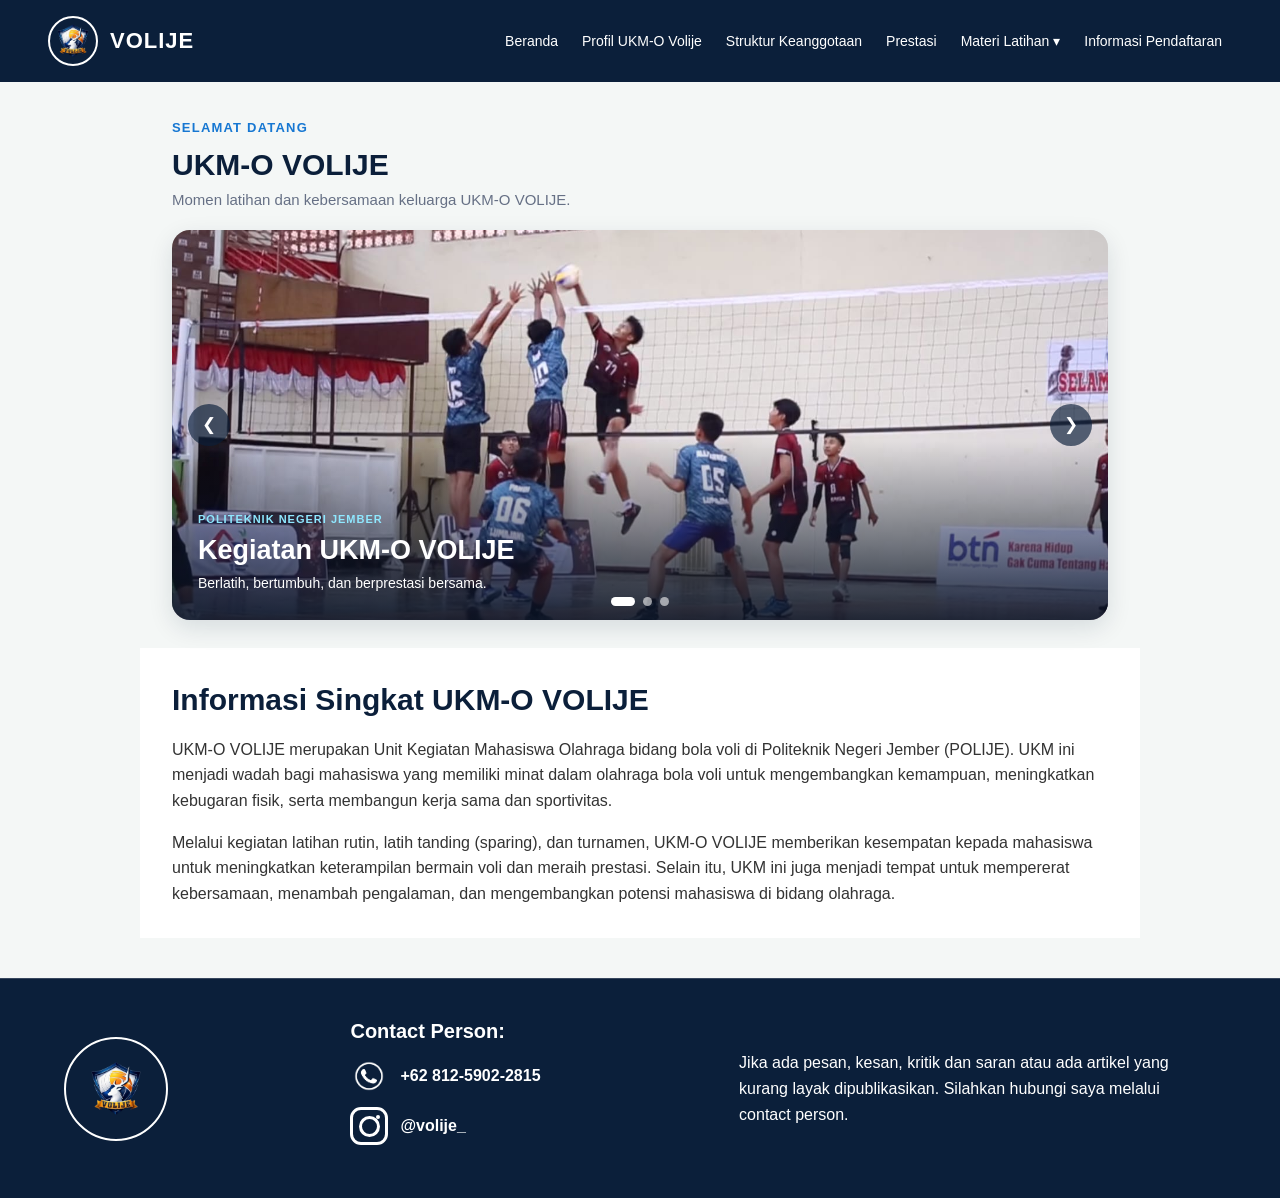
==== commit 1509007d: "nambah beranda biar caur oleh zora ganteng" ====
--- a/index.html
+++ b/index.html
@@ -44,42 +44,76 @@
         </header>
         <!-- MAIN KONTEN: Bagian isi utama dari halaman ini -->
         <main>
-            <section class="intro-section">
-                <h2>Informasi Singkat UKM-O VOLIJE</h2>
-                <div class="intro-content">
-                    <img
-                        class="intro-image"
-                        src="img/volijeawal.jpeg"
-                        alt="Dokumentasi kegiatan UKM-O VOLIJE"
-                    />
-                    <div class="intro-text">
-                        <p>
-                            UKM-O VOLIJE merupakan Unit Kegiatan Mahasiswa
-                            Olahraga bidang bola voli di Politeknik Negeri
-                            Jember (POLIJE). UKM ini menjadi wadah bagi
-                            mahasiswa yang memiliki minat dalam olahraga bola
-                            voli untuk mengembangkan kemampuan, meningkatkan
-                            kebugaran fisik, serta membangun kerja sama dan
-                            sportivitas.
-                        </p>
-                        <p>
-                            Melalui kegiatan latihan rutin, latih tanding
-                            (sparing), dan turnamen, UKM-O VOLIJE memberikan
-                            kesempatan kepada mahasiswa untuk meningkatkan
-                            keterampilan bermain voli dan meraih prestasi.
-                            Selain itu, UKM ini juga menjadi tempat untuk
-                            mempererat kebersamaan, menambah pengalaman, dan
-                            mengembangkan potensi mahasiswa di bidang olahraga.
-                        </p>
+            <section class="home-hero" aria-labelledby="home-hero-title">
+                <p class="home-hero-eyebrow">SELAMAT DATANG</p>
+                <h1 id="home-hero-title">UKM-O VOLIJE</h1>
+                <p class="home-hero-description">
+                    Momen latihan dan kebersamaan keluarga UKM-O VOLIJE.
+                </p>
+
+                <div class="home-carousel" aria-label="Foto kegiatan UKM-O VOLIJE">
+                    <div class="home-carousel-slides" aria-live="polite">
+                        <article class="home-slide is-active" aria-hidden="false">
+                            <img src="img/volia.jpeg" alt="Kegiatan UKM-O VOLIJE" />
+                            <div class="home-slide-caption">
+                                <p>POLITEKNIK NEGERI JEMBER</p>
+                                <h2>Kegiatan UKM-O VOLIJE</h2>
+                                <span>Berlatih, bertumbuh, dan berprestasi bersama.</span>
+                            </div>
+                        </article>
+                        <article class="home-slide" aria-hidden="true">
+                            <img src="img/volib.jpeg" alt="Kebersamaan anggota UKM-O VOLIJE" />
+                            <div class="home-slide-caption">
+                                <p>KEBERSAMAAN DI LAPANGAN</p>
+                                <h2>Satu Tim, Satu Semangat</h2>
+                                <span>Membangun kerja sama dan sportivitas.</span>
+                            </div>
+                        </article>
+                        <article class="home-slide" aria-hidden="true">
+                            <img src="img/volic.jpeg" alt="Dokumentasi kegiatan voli UKM-O VOLIJE" />
+                            <div class="home-slide-caption">
+                                <p>GALERI KEGIATAN</p>
+                                <h2>Terus Bergerak dan Berkembang</h2>
+                                <span>Menyalurkan minat dan mengembangkan potensi.</span>
+                            </div>
+                        </article>
+                    </div>
+                    <button class="home-carousel-arrow home-carousel-prev" type="button" aria-label="Foto sebelumnya">
+                        &#10094;
+                    </button>
+                    <button class="home-carousel-arrow home-carousel-next" type="button" aria-label="Foto berikutnya">
+                        &#10095;
+                    </button>
+                    <div class="home-carousel-dots" aria-label="Pilih foto">
+                        <button class="is-active" type="button" aria-label="Tampilkan foto 1" aria-current="true"></button>
+                        <button type="button" aria-label="Tampilkan foto 2"></button>
+                        <button type="button" aria-label="Tampilkan foto 3"></button>
                     </div>
                 </div>
             </section>
 
-            <section class="home-gallery">
-                <h3>Galeri Kegiatan UKM-O VOLIJE</h3>
-                <img src="img/volia.jpeg" alt="Kegiatan 1" width="200" />
-                <img src="img/volib.jpeg" alt="Kegiatan 2" width="200" />
-                <img src="img/volic.jpeg" alt="Kegiatan 3" width="200" />
+            <section class="intro-section">
+                <h2>Informasi Singkat UKM-O VOLIJE</h2>
+                <div class="intro-text">
+                    <p>
+                        UKM-O VOLIJE merupakan Unit Kegiatan Mahasiswa
+                        Olahraga bidang bola voli di Politeknik Negeri
+                        Jember (POLIJE). UKM ini menjadi wadah bagi
+                        mahasiswa yang memiliki minat dalam olahraga bola
+                        voli untuk mengembangkan kemampuan, meningkatkan
+                        kebugaran fisik, serta membangun kerja sama dan
+                        sportivitas.
+                    </p>
+                    <p>
+                        Melalui kegiatan latihan rutin, latih tanding
+                        (sparing), dan turnamen, UKM-O VOLIJE memberikan
+                        kesempatan kepada mahasiswa untuk meningkatkan
+                        keterampilan bermain voli dan meraih prestasi.
+                        Selain itu, UKM ini juga menjadi tempat untuk
+                        mempererat kebersamaan, menambah pengalaman, dan
+                        mengembangkan potensi mahasiswa di bidang olahraga.
+                    </p>
+                </div>
             </section>
         </main>
 
@@ -104,5 +138,65 @@
                 Jika ada pesan, kesan, kritik dan saran atau ada artikel yang kurang layak dipublikasikan. Silahkan hubungi saya melalui contact person.
             </p>
         </footer>
+        <script>
+            const carousel = document.querySelector(".home-carousel");
+            const slides = Array.from(carousel.querySelectorAll(".home-slide"));
+            const dots = Array.from(carousel.querySelectorAll(".home-carousel-dots button"));
+            const reducedMotion = window.matchMedia("(prefers-reduced-motion: reduce)");
+            let activeSlide = 0;
+            let autoplay;
+
+            function showSlide(index) {
+                activeSlide = (index + slides.length) % slides.length;
+                slides.forEach((slide, slideIndex) => {
+                    const isActive = slideIndex === activeSlide;
+                    slide.classList.toggle("is-active", isActive);
+                    slide.setAttribute("aria-hidden", String(!isActive));
+                    dots[slideIndex].classList.toggle("is-active", isActive);
+                    if (isActive) {
+                        dots[slideIndex].setAttribute("aria-current", "true");
+                    } else {
+                        dots[slideIndex].removeAttribute("aria-current");
+                    }
+                });
+            }
+
+            function stopAutoplay() {
+                window.clearInterval(autoplay);
+            }
+
+            function startAutoplay() {
+                stopAutoplay();
+                if (!reducedMotion.matches) {
+                    autoplay = window.setInterval(() => showSlide(activeSlide + 1), 5000);
+                }
+            }
+
+            carousel.classList.add("is-ready");
+            carousel.querySelector(".home-carousel-prev").addEventListener("click", () => {
+                showSlide(activeSlide - 1);
+                startAutoplay();
+            });
+            carousel.querySelector(".home-carousel-next").addEventListener("click", () => {
+                showSlide(activeSlide + 1);
+                startAutoplay();
+            });
+            dots.forEach((dot, index) => {
+                dot.addEventListener("click", () => {
+                    showSlide(index);
+                    startAutoplay();
+                });
+            });
+            carousel.addEventListener("mouseenter", stopAutoplay);
+            carousel.addEventListener("mouseleave", startAutoplay);
+            carousel.addEventListener("focusin", stopAutoplay);
+            carousel.addEventListener("focusout", (event) => {
+                if (!carousel.contains(event.relatedTarget)) {
+                    startAutoplay();
+                }
+            });
+            reducedMotion.addEventListener("change", startAutoplay);
+            startAutoplay();
+        </script>
     </body>
 </html>
--- a/style.css
+++ b/style.css
@@ -194,33 +194,165 @@
     line-height: 1.6;
 }
 
-/* --- INTRO BERANDA --- */
+/* --- BANNER GALERI BERANDA --- */
+.home-hero {
+    max-width: 1000px;
+    margin: 36px auto 0;
+    padding: 0 32px;
+}
+
+.home-hero-eyebrow {
+    margin: 0 0 6px;
+    color: #1677d2;
+    font-size: 13px;
+    font-weight: 700;
+    letter-spacing: 1.2px;
+}
+
+.home-hero h1 {
+    margin: 0;
+    color: #0b1f3a;
+    font-size: 30px;
+    line-height: 1.3;
+}
+
+.home-hero-description {
+    margin: 4px 0 18px;
+    color: #667085;
+    font-size: 15px;
+}
+
+.home-carousel {
+    position: relative;
+    overflow: hidden;
+    aspect-ratio: 2.4 / 1;
+    min-height: 300px;
+    border-radius: 18px;
+    background-color: #d9d9d9;
+    box-shadow: 0 8px 24px rgba(11, 31, 58, 0.12);
+}
+
+.home-slide {
+    position: absolute;
+    inset: 0;
+    display: none;
+    overflow: hidden;
+}
+
+.home-slide.is-active {
+    display: block;
+}
+
+.home-slide > img {
+    display: block;
+    width: 100%;
+    height: 100%;
+    object-fit: cover;
+}
+
+.home-slide-caption {
+    position: absolute;
+    right: 0;
+    bottom: 0;
+    left: 0;
+    display: grid;
+    gap: 5px;
+    padding: 70px 26px 26px;
+    background: linear-gradient(transparent, rgba(7, 18, 35, 0.88));
+    color: #ffffff;
+}
+
+.home-slide-caption p {
+    margin: 0;
+    color: #8fe8ff;
+    font-size: 11px;
+    font-weight: 700;
+    letter-spacing: 1px;
+}
+
+.home-slide-caption h2 {
+    margin: 0;
+    color: #ffffff;
+    font-size: 27px;
+    line-height: 1.25;
+}
+
+.home-slide-caption span {
+    max-width: 70ch;
+    color: #ffffff;
+    font-size: 14px;
+    line-height: 1.5;
+}
+
+.home-carousel-arrow,
+.home-carousel-dots {
+    display: none;
+}
+
+.home-carousel.is-ready .home-carousel-arrow {
+    position: absolute;
+    top: 50%;
+    display: grid;
+    width: 42px;
+    height: 42px;
+    place-items: center;
+    border: 0;
+    border-radius: 50%;
+    background: rgba(11, 31, 58, 0.66);
+    color: #ffffff;
+    font-size: 17px;
+    cursor: pointer;
+    transform: translateY(-50%);
+}
+
+.home-carousel.is-ready .home-carousel-arrow:hover {
+    background: rgba(11, 31, 58, 0.9);
+}
+
+.home-carousel-prev {
+    left: 16px;
+}
+
+.home-carousel-next {
+    right: 16px;
+}
+
+.home-carousel.is-ready .home-carousel-dots {
+    position: absolute;
+    right: 0;
+    bottom: 14px;
+    left: 0;
+    display: flex;
+    justify-content: center;
+    gap: 8px;
+}
+
+.home-carousel-dots button {
+    width: 9px;
+    height: 9px;
+    padding: 0;
+    border: 0;
+    border-radius: 50%;
+    background-color: rgba(255, 255, 255, 0.58);
+    cursor: pointer;
+}
+
+.home-carousel-dots button.is-active {
+    width: 24px;
+    border-radius: 6px;
+    background-color: #ffffff;
+}
+
 .intro-section {
     max-width: 1000px;
-    margin: 40px auto 0;
-    padding: 36px 32px 32px;
+    margin: 28px auto 40px;
+    padding: 32px;
     background-color: #ffffff;
     color: #333333;
 }
 
 .intro-section h2 {
-    text-align: center;
-    margin: 0 0 20px;
-}
-
-.intro-content {
-    display: grid;
-    grid-template-columns: 320px 1fr; /* Kolom kiri pas selebar gambar, sisa ruang diisi teks */
-    align-items: start; /* Membuat baris pertama teks sejajar dengan bagian atas gambar */
-    gap: 28px; /* Jarak antara gambar dan teks (ubah angkanya jika ingin lebih dekat/jauh) */
-}
-
-.intro-image {
-    display: block;
-    width: 100%;
-    aspect-ratio: 1 / 1;
-    object-fit: cover;
-    object-position: center 42%;
+    margin: 0 0 18px;
 }
 
 .intro-text {
@@ -230,13 +362,6 @@
 
 .intro-text p {
     margin: 0;
-}
-
-.home-gallery {
-    max-width: 1000px;
-    margin: 0 auto 40px;
-    padding: 12px 32px 36px;
-    background-color: #ffffff;
 }
 
 /* --- HALAMAN PROFIL --- */
@@ -364,14 +489,32 @@
 }
 
 @media (max-width: 700px) {
+    .home-hero {
+        margin-top: 24px;
+        padding: 0 20px;
+    }
+
+    .home-hero h1 {
+        font-size: 26px;
+    }
+
+    .home-carousel {
+        height: clamp(230px, 62vw, 320px);
+        aspect-ratio: auto;
+        min-height: 0;
+    }
+
+    .home-slide-caption {
+        padding: 56px 20px 22px;
+    }
+
+    .home-slide-caption h2 {
+        font-size: 22px;
+    }
+
     .intro-section {
-        margin-top: 24px;
+        margin: 24px 20px 32px;
         padding: 28px 20px 24px;
-    }
-
-    .home-gallery {
-        margin-bottom: 24px;
-        padding: 12px 20px 28px;
     }
 
     .structure-section {
@@ -384,14 +527,17 @@
         gap: 16px;
     }
 
-    .intro-content {
-        grid-template-columns: 1fr;
-        gap: 22px;
-    }
-
-    .intro-image {
-        max-width: 480px;
-        margin: 0 auto;
+    .home-carousel.is-ready .home-carousel-arrow {
+        width: 36px;
+        height: 36px;
+    }
+
+    .home-carousel-prev {
+        left: 10px;
+    }
+
+    .home-carousel-next {
+        right: 10px;
     }
 }
 
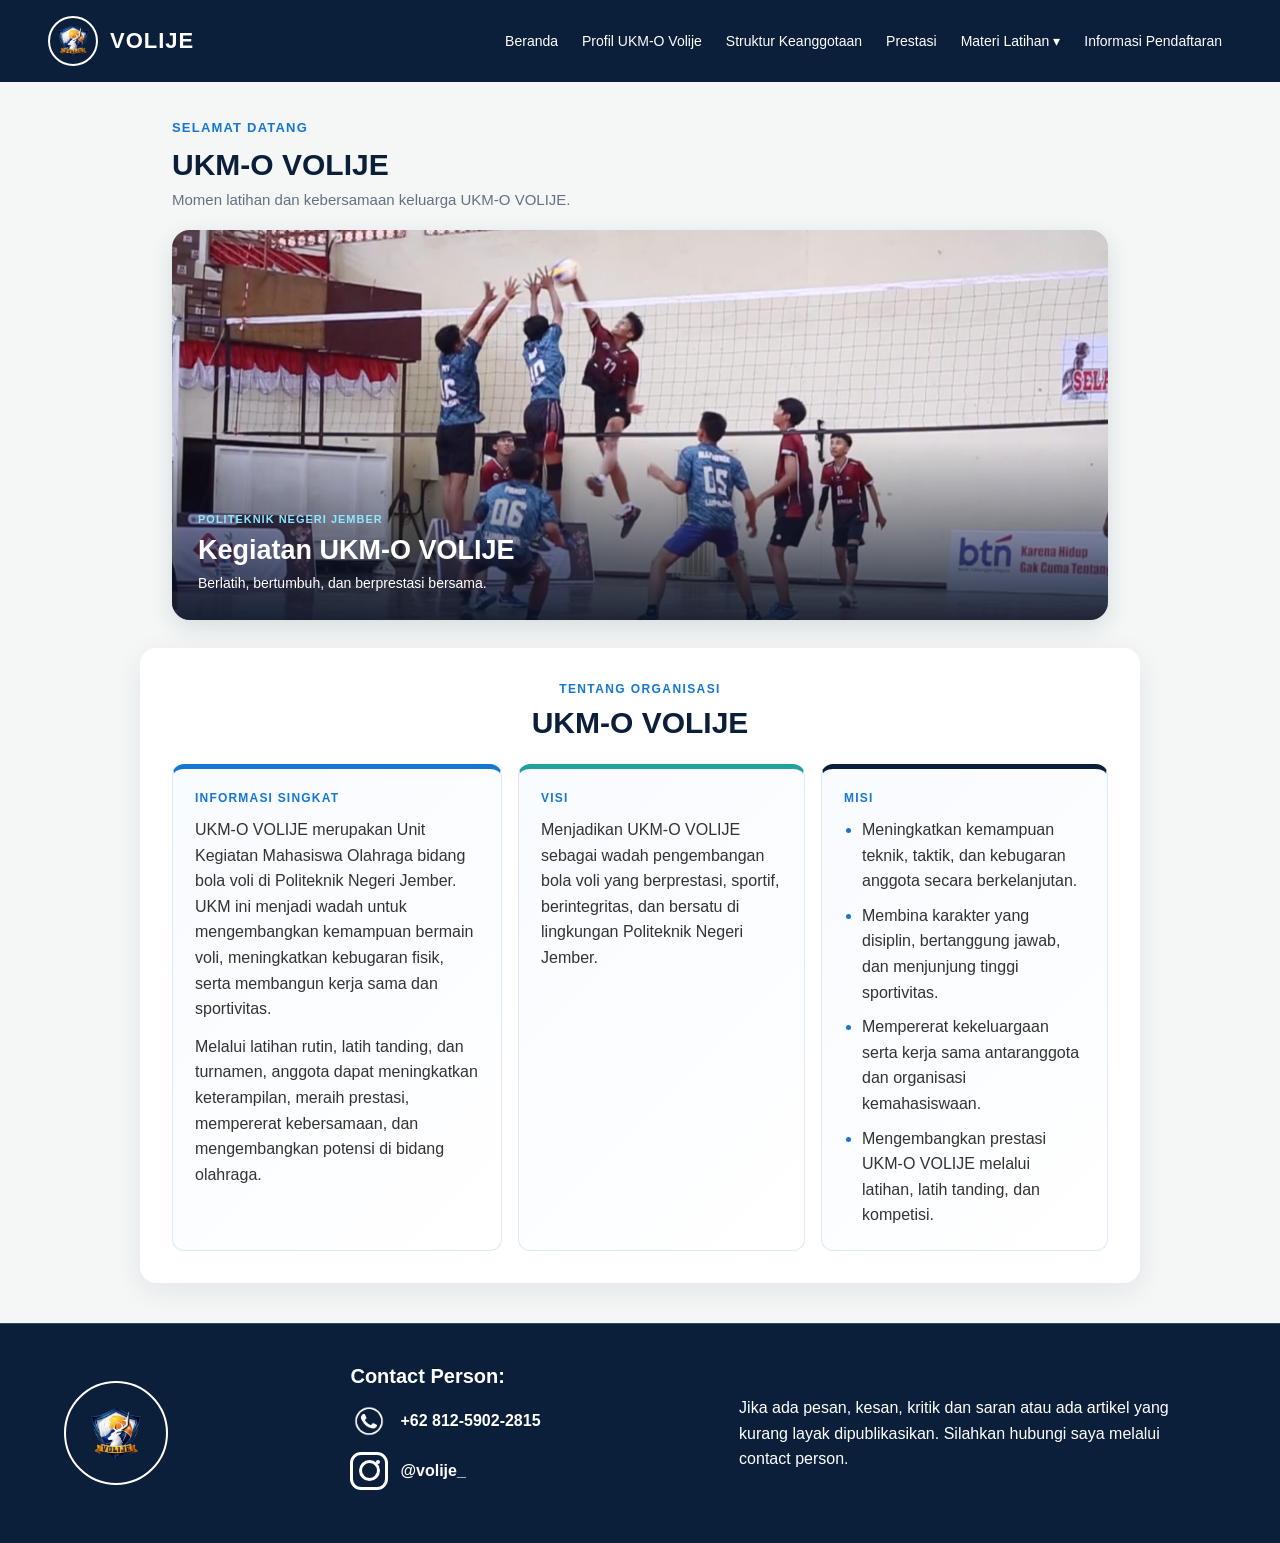
==== commit a96a6696: "fix halaman beranda oleh zora tampan" ====
--- a/index.html
+++ b/index.html
@@ -92,27 +92,47 @@
                 </div>
             </section>
 
-            <section class="intro-section">
-                <h2>Informasi Singkat UKM-O VOLIJE</h2>
-                <div class="intro-text">
-                    <p>
-                        UKM-O VOLIJE merupakan Unit Kegiatan Mahasiswa
-                        Olahraga bidang bola voli di Politeknik Negeri
-                        Jember (POLIJE). UKM ini menjadi wadah bagi
-                        mahasiswa yang memiliki minat dalam olahraga bola
-                        voli untuk mengembangkan kemampuan, meningkatkan
-                        kebugaran fisik, serta membangun kerja sama dan
-                        sportivitas.
-                    </p>
-                    <p>
-                        Melalui kegiatan latihan rutin, latih tanding
-                        (sparing), dan turnamen, UKM-O VOLIJE memberikan
-                        kesempatan kepada mahasiswa untuk meningkatkan
-                        keterampilan bermain voli dan meraih prestasi.
-                        Selain itu, UKM ini juga menjadi tempat untuk
-                        mempererat kebersamaan, menambah pengalaman, dan
-                        mengembangkan potensi mahasiswa di bidang olahraga.
-                    </p>
+            <section class="organization-overview" aria-labelledby="overview-title">
+                <div class="overview-heading">
+                    <p class="overview-eyebrow">TENTANG ORGANISASI</p>
+                    <h2 id="overview-title">UKM-O VOLIJE</h2>
+                </div>
+                <div class="overview-grid">
+                    <article class="overview-card overview-about">
+                        <span class="overview-label">INFORMASI SINGKAT</span>
+                        <p>
+                            UKM-O VOLIJE merupakan Unit Kegiatan Mahasiswa
+                            Olahraga bidang bola voli di Politeknik Negeri Jember.
+                            UKM ini menjadi wadah untuk mengembangkan kemampuan
+                            bermain voli, meningkatkan kebugaran fisik, serta
+                            membangun kerja sama dan sportivitas.
+                        </p>
+                        <p>
+                            Melalui latihan rutin, latih tanding, dan turnamen,
+                            anggota dapat meningkatkan keterampilan, meraih
+                            prestasi, mempererat kebersamaan, dan mengembangkan
+                            potensi di bidang olahraga.
+                        </p>
+                    </article>
+
+                    <article class="overview-card overview-vision">
+                        <span class="overview-label">VISI</span>
+                        <p>
+                            Menjadikan UKM-O VOLIJE sebagai wadah pengembangan
+                            bola voli yang berprestasi, sportif, berintegritas,
+                            dan bersatu di lingkungan Politeknik Negeri Jember.
+                        </p>
+                    </article>
+
+                    <article class="overview-card overview-mission">
+                        <span class="overview-label">MISI</span>
+                        <ul>
+                            <li>Meningkatkan kemampuan teknik, taktik, dan kebugaran anggota secara berkelanjutan.</li>
+                            <li>Membina karakter yang disiplin, bertanggung jawab, dan menjunjung tinggi sportivitas.</li>
+                            <li>Mempererat kekeluargaan serta kerja sama antaranggota dan organisasi kemahasiswaan.</li>
+                            <li>Mengembangkan prestasi UKM-O VOLIJE melalui latihan, latih tanding, dan kompetisi.</li>
+                        </ul>
+                    </article>
                 </div>
             </section>
         </main>
@@ -168,7 +188,7 @@
             function startAutoplay() {
                 stopAutoplay();
                 if (!reducedMotion.matches) {
-                    autoplay = window.setInterval(() => showSlide(activeSlide + 1), 5000);
+                    autoplay = window.setInterval(() => showSlide(activeSlide + 1), 2300);
                 }
             }
 
--- a/style.css
+++ b/style.css
@@ -235,12 +235,22 @@
 .home-slide {
     position: absolute;
     inset: 0;
-    display: none;
     overflow: hidden;
+    opacity: 0;
+    visibility: hidden;
+    transform: scale(1.04);
+    transition:
+        opacity 0.8s ease,
+        visibility 0.8s ease,
+        transform 1.2s ease;
+    z-index: 0;
 }
 
 .home-slide.is-active {
-    display: block;
+    opacity: 1;
+    visibility: visible;
+    transform: scale(1);
+    z-index: 1;
 }
 
 .home-slide > img {
@@ -248,6 +258,11 @@
     width: 100%;
     height: 100%;
     object-fit: cover;
+    transition: transform 5s ease;
+}
+
+.home-slide.is-active > img {
+    transform: scale(1.035);
 }
 
 .home-slide-caption {
@@ -260,6 +275,30 @@
     padding: 70px 26px 26px;
     background: linear-gradient(transparent, rgba(7, 18, 35, 0.88));
     color: #ffffff;
+}
+
+.home-slide.is-active .home-slide-caption {
+    animation: home-slide-caption-in 0.75s ease 0.25s both;
+}
+
+@keyframes home-slide-caption-in {
+    from {
+        opacity: 0;
+        transform: translateY(24px);
+    }
+    to {
+        opacity: 1;
+        transform: translateY(0);
+    }
+}
+
+@media (prefers-reduced-motion: reduce) {
+    .home-slide,
+    .home-slide > img,
+    .home-slide.is-active .home-slide-caption {
+        transition: none;
+        animation: none;
+    }
 }
 
 .home-slide-caption p {
@@ -343,25 +382,84 @@
     background-color: #ffffff;
 }
 
-.intro-section {
+.organization-overview {
     max-width: 1000px;
     margin: 28px auto 40px;
     padding: 32px;
     background-color: #ffffff;
     color: #333333;
-}
-
-.intro-section h2 {
-    margin: 0 0 18px;
-}
-
-.intro-text {
+    border-radius: 16px;
+    box-shadow: 0 8px 28px rgba(11, 31, 58, 0.08);
+}
+
+.overview-heading {
+    margin-bottom: 22px;
+    text-align: center;
+}
+
+.overview-eyebrow {
+    margin: 0 0 4px;
+    color: #1677d2;
+    font-size: 12px;
+    font-weight: 800;
+    letter-spacing: 1.4px;
+}
+
+.overview-heading h2 {
+    margin: 0;
+}
+
+.overview-grid {
     display: grid;
+    grid-template-columns: minmax(0, 1.15fr) repeat(2, minmax(0, 1fr));
     gap: 16px;
 }
 
-.intro-text p {
+.overview-card {
+    border: 1px solid #dfe8f3;
+    border-radius: 12px;
+    background: linear-gradient(135deg, #f8fbff 0%, #ffffff 100%);
+    padding: 22px;
+}
+
+.overview-about {
+    border-top: 5px solid #1677d2;
+}
+
+.overview-vision {
+    border-top: 5px solid #20a39e;
+}
+
+.overview-mission {
+    border-top: 5px solid #0b1f3a;
+}
+
+.overview-label {
+    display: block;
+    margin-bottom: 12px;
+    color: #1677d2;
+    font-size: 12px;
+    font-weight: 800;
+    letter-spacing: 1.2px;
+}
+
+.overview-card p {
     margin: 0;
+}
+
+.overview-card p + p {
+    margin-top: 12px;
+}
+
+.overview-card ul {
+    display: grid;
+    gap: 9px;
+    margin: 0;
+    padding-left: 18px;
+}
+
+.overview-card li::marker {
+    color: #1677d2;
 }
 
 /* --- HALAMAN PROFIL --- */
@@ -512,9 +610,13 @@
         font-size: 22px;
     }
 
-    .intro-section {
+    .organization-overview {
         margin: 24px 20px 32px;
         padding: 28px 20px 24px;
+    }
+
+    .overview-grid {
+        grid-template-columns: 1fr;
     }
 
     .structure-section {
@@ -542,6 +644,10 @@
 }
 
 @media (max-width: 800px) {
+    .overview-grid {
+        grid-template-columns: 1fr;
+    }
+
     .profile-layout,
     .registration-layout {
         grid-template-columns: 1fr;
@@ -549,6 +655,7 @@
         margin: 24px auto 36px;
         padding: 24px;
     }
+
 }
 
 @media (max-width: 480px) {
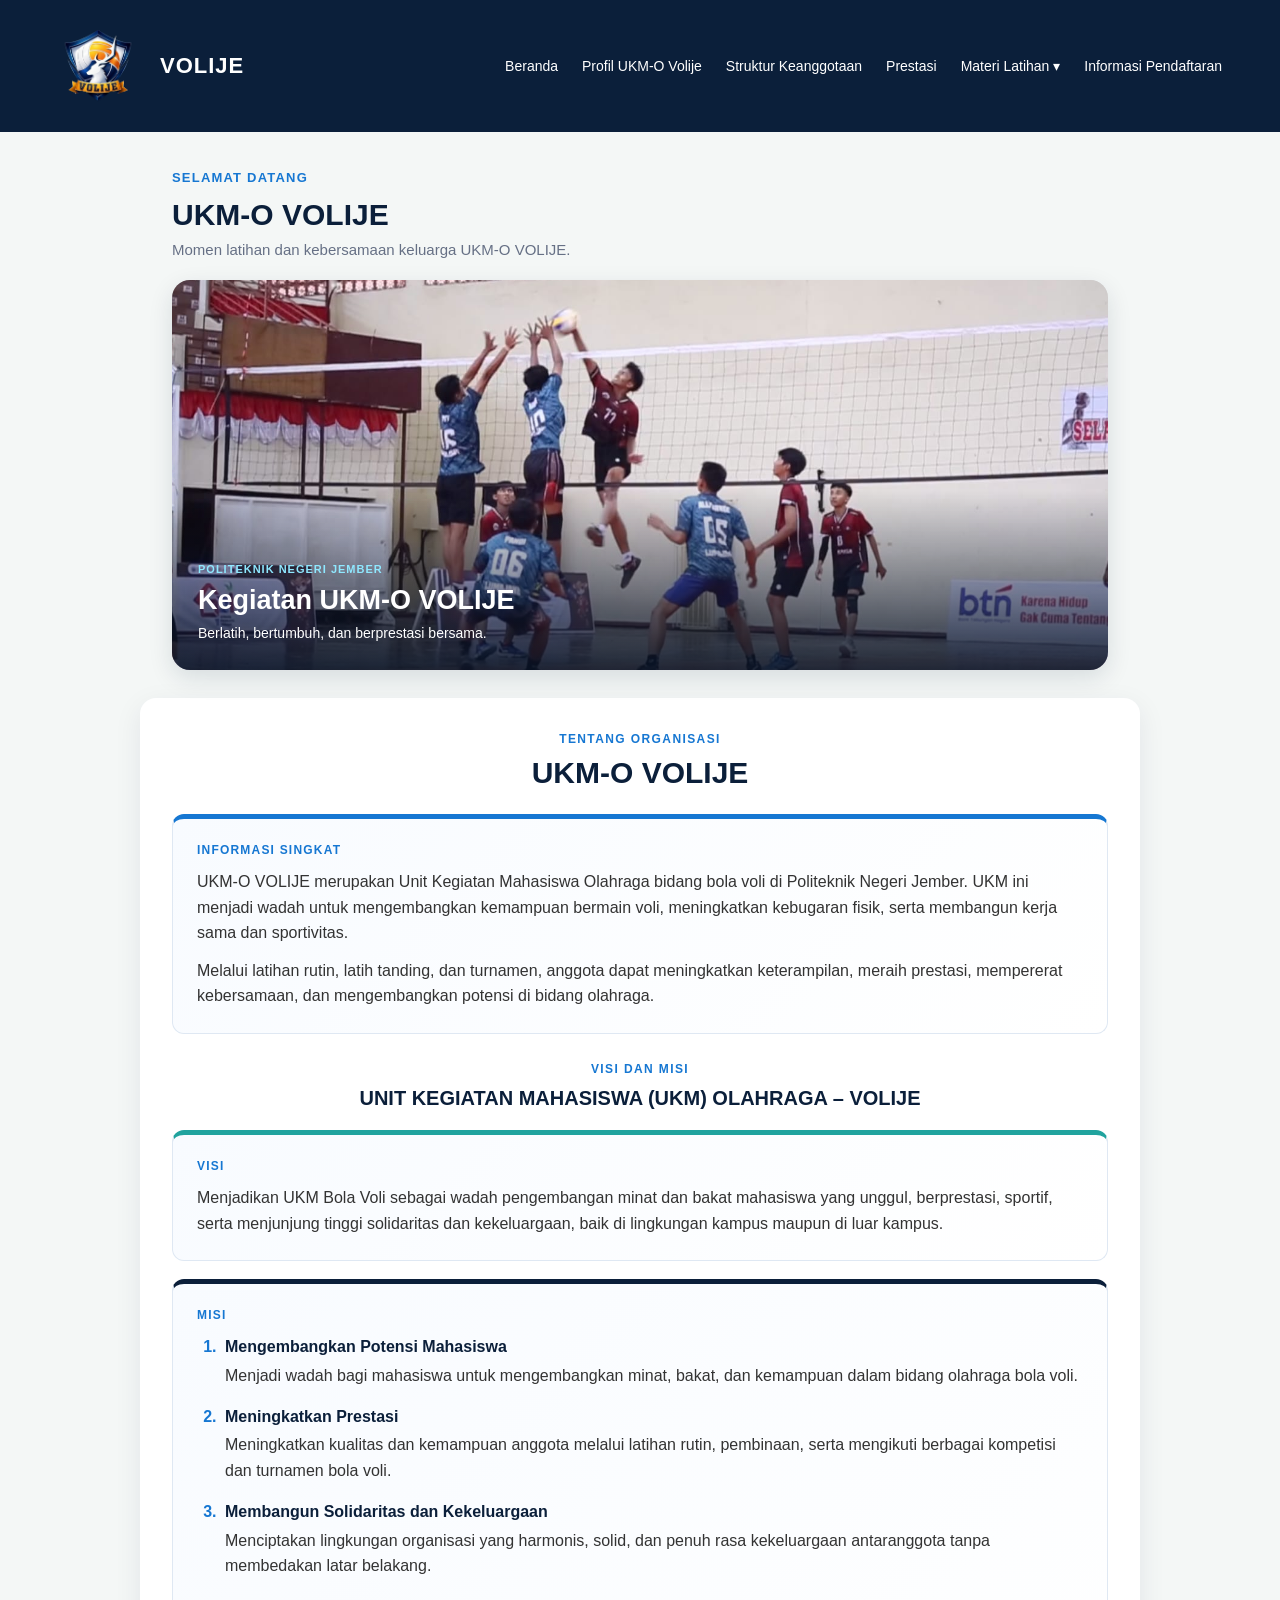
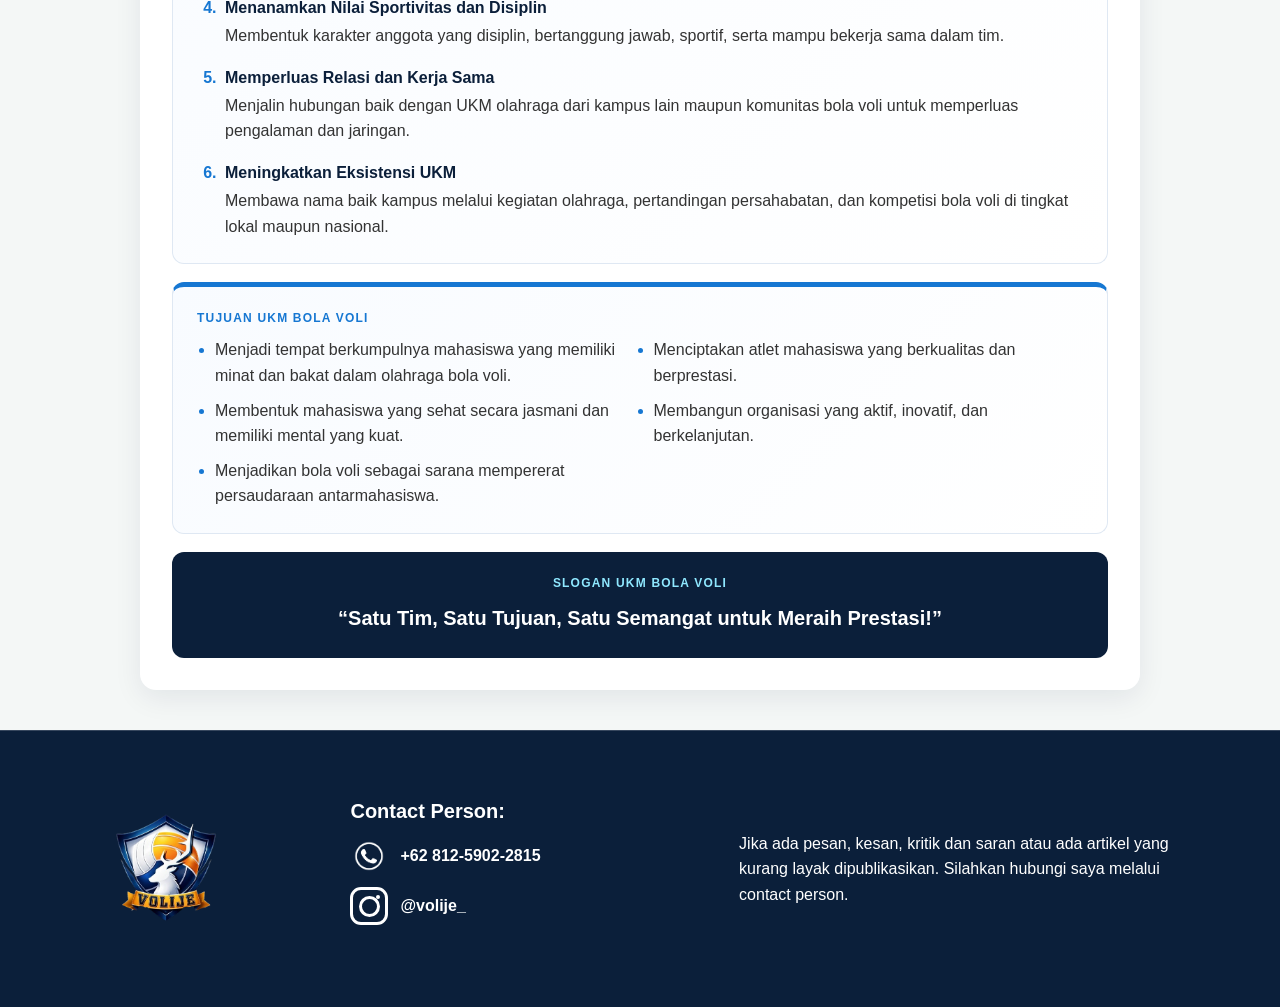
==== commit 202744f2: "rombak halaman beranda" ====
--- a/index.html
+++ b/index.html
@@ -1,8 +1,8 @@
 <!doctype html>
 <html lang="id">
-    <meta name="viewport" content="width=device-width, initial-scale=1.0">
     <head>
         <meta charset="UTF-8" />
+        <meta name="viewport" content="width=device-width, initial-scale=1.0" />
         <!-- Mengatur karakter encoding ke UTF-8 (mendukung teks universal) -->
         <title>Beranda - UKM-O VOLIJE</title>
         <!-- Judul halaman yang akan muncul di tab browser -->
@@ -52,7 +52,7 @@
                 </p>
 
                 <div class="home-carousel" aria-label="Foto kegiatan UKM-O VOLIJE">
-                    <div class="home-carousel-slides" aria-live="polite">
+                    <div class="home-carousel-slides" role="button" tabindex="0" aria-label="Tampilkan foto berikutnya" aria-live="polite">
                         <article class="home-slide is-active" aria-hidden="false">
                             <img src="img/volia.jpeg" alt="Kegiatan UKM-O VOLIJE" />
                             <div class="home-slide-caption">
@@ -115,24 +115,111 @@
                         </p>
                     </article>
 
+                    <div class="overview-section-heading">
+                        <p class="overview-eyebrow">VISI DAN MISI</p>
+                        <h3>UNIT KEGIATAN MAHASISWA (UKM) OLAHRAGA – VOLIJE</h3>
+                    </div>
+
                     <article class="overview-card overview-vision">
                         <span class="overview-label">VISI</span>
                         <p>
-                            Menjadikan UKM-O VOLIJE sebagai wadah pengembangan
-                            bola voli yang berprestasi, sportif, berintegritas,
-                            dan bersatu di lingkungan Politeknik Negeri Jember.
+                            Menjadikan UKM Bola Voli sebagai wadah pengembangan
+                            minat dan bakat mahasiswa yang unggul, berprestasi,
+                            sportif, serta menjunjung tinggi solidaritas dan
+                            kekeluargaan, baik di lingkungan kampus maupun di
+                            luar kampus.
                         </p>
                     </article>
 
                     <article class="overview-card overview-mission">
                         <span class="overview-label">MISI</span>
-                        <ul>
-                            <li>Meningkatkan kemampuan teknik, taktik, dan kebugaran anggota secara berkelanjutan.</li>
-                            <li>Membina karakter yang disiplin, bertanggung jawab, dan menjunjung tinggi sportivitas.</li>
-                            <li>Mempererat kekeluargaan serta kerja sama antaranggota dan organisasi kemahasiswaan.</li>
-                            <li>Mengembangkan prestasi UKM-O VOLIJE melalui latihan, latih tanding, dan kompetisi.</li>
+                        <ol class="overview-mission-list">
+                            <li>
+                                <h4>Mengembangkan Potensi Mahasiswa</h4>
+                                <p>
+                                    Menjadi wadah bagi mahasiswa untuk
+                                    mengembangkan minat, bakat, dan kemampuan
+                                    dalam bidang olahraga bola voli.
+                                </p>
+                            </li>
+                            <li>
+                                <h4>Meningkatkan Prestasi</h4>
+                                <p>
+                                    Meningkatkan kualitas dan kemampuan anggota
+                                    melalui latihan rutin, pembinaan, serta
+                                    mengikuti berbagai kompetisi dan turnamen
+                                    bola voli.
+                                </p>
+                            </li>
+                            <li>
+                                <h4>Membangun Solidaritas dan Kekeluargaan</h4>
+                                <p>
+                                    Menciptakan lingkungan organisasi yang
+                                    harmonis, solid, dan penuh rasa kekeluargaan
+                                    antaranggota tanpa membedakan latar belakang.
+                                </p>
+                            </li>
+                            <li>
+                                <h4>Menanamkan Nilai Sportivitas dan Disiplin</h4>
+                                <p>
+                                    Membentuk karakter anggota yang disiplin,
+                                    bertanggung jawab, sportif, serta mampu
+                                    bekerja sama dalam tim.
+                                </p>
+                            </li>
+                            <li>
+                                <h4>Memperluas Relasi dan Kerja Sama</h4>
+                                <p>
+                                    Menjalin hubungan baik dengan UKM olahraga
+                                    dari kampus lain maupun komunitas bola voli
+                                    untuk memperluas pengalaman dan jaringan.
+                                </p>
+                            </li>
+                            <li>
+                                <h4>Meningkatkan Eksistensi UKM</h4>
+                                <p>
+                                    Membawa nama baik kampus melalui kegiatan
+                                    olahraga, pertandingan persahabatan, dan
+                                    kompetisi bola voli di tingkat lokal maupun
+                                    nasional.
+                                </p>
+                            </li>
+                        </ol>
+                    </article>
+
+                    <article class="overview-card overview-objectives">
+                        <span class="overview-label">TUJUAN UKM BOLA VOLI</span>
+                        <ul class="overview-objectives-list">
+                            <li>
+                                Menjadi tempat berkumpulnya mahasiswa yang
+                                memiliki minat dan bakat dalam olahraga bola voli.
+                            </li>
+                            <li>
+                                Menciptakan atlet mahasiswa yang berkualitas dan
+                                berprestasi.
+                            </li>
+                            <li>
+                                Membentuk mahasiswa yang sehat secara jasmani
+                                dan memiliki mental yang kuat.
+                            </li>
+                            <li>
+                                Membangun organisasi yang aktif, inovatif, dan
+                                berkelanjutan.
+                            </li>
+                            <li>
+                                Menjadikan bola voli sebagai sarana mempererat
+                                persaudaraan antarmahasiswa.
+                            </li>
                         </ul>
                     </article>
+
+                    <aside class="overview-slogan">
+                        <span class="overview-label">SLOGAN UKM BOLA VOLI</span>
+                        <p>
+                            “Satu Tim, Satu Tujuan, Satu Semangat untuk Meraih
+                            Prestasi!”
+                        </p>
+                    </aside>
                 </div>
             </section>
         </main>
@@ -162,9 +249,7 @@
             const carousel = document.querySelector(".home-carousel");
             const slides = Array.from(carousel.querySelectorAll(".home-slide"));
             const dots = Array.from(carousel.querySelectorAll(".home-carousel-dots button"));
-            const reducedMotion = window.matchMedia("(prefers-reduced-motion: reduce)");
             let activeSlide = 0;
-            let autoplay;
 
             function showSlide(index) {
                 activeSlide = (index + slides.length) % slides.length;
@@ -181,42 +266,30 @@
                 });
             }
 
-            function stopAutoplay() {
-                window.clearInterval(autoplay);
+            carousel.classList.add("is-ready");
+            const slideArea = carousel.querySelector(".home-carousel-slides");
+            function advanceSlide() {
+                showSlide(activeSlide + 1);
             }
 
-            function startAutoplay() {
-                stopAutoplay();
-                if (!reducedMotion.matches) {
-                    autoplay = window.setInterval(() => showSlide(activeSlide + 1), 2300);
+            slideArea.addEventListener("click", advanceSlide);
+            slideArea.addEventListener("keydown", (event) => {
+                if (event.key === "Enter" || event.key === " ") {
+                    event.preventDefault();
+                    advanceSlide();
                 }
-            }
-
-            carousel.classList.add("is-ready");
+            });
             carousel.querySelector(".home-carousel-prev").addEventListener("click", () => {
                 showSlide(activeSlide - 1);
-                startAutoplay();
             });
             carousel.querySelector(".home-carousel-next").addEventListener("click", () => {
                 showSlide(activeSlide + 1);
-                startAutoplay();
             });
             dots.forEach((dot, index) => {
                 dot.addEventListener("click", () => {
                     showSlide(index);
-                    startAutoplay();
                 });
             });
-            carousel.addEventListener("mouseenter", stopAutoplay);
-            carousel.addEventListener("mouseleave", startAutoplay);
-            carousel.addEventListener("focusin", stopAutoplay);
-            carousel.addEventListener("focusout", (event) => {
-                if (!carousel.contains(event.relatedTarget)) {
-                    startAutoplay();
-                }
-            });
-            reducedMotion.addEventListener("change", startAutoplay);
-            startAutoplay();
         </script>
     </body>
 </html>
--- a/style.css
+++ b/style.css
@@ -36,12 +36,10 @@
 }
 
 header div:first-child img {
-    width: 50px;
-    height: 50px;
+    width: 100px;
+    height: 100px;
     flex: 0 0 50px;
     object-fit: cover;
-    border-radius: 50%;
-    border: 2px solid #ffffff;
 }
 
 header nav {
@@ -230,6 +228,15 @@
     border-radius: 18px;
     background-color: #d9d9d9;
     box-shadow: 0 8px 24px rgba(11, 31, 58, 0.12);
+}
+
+.home-carousel-slides {
+    cursor: pointer;
+}
+
+.home-carousel-slides:focus-visible {
+    outline: 3px solid #8fe8ff;
+    outline-offset: -6px;
 }
 
 .home-slide {
@@ -411,27 +418,49 @@
 
 .overview-grid {
     display: grid;
-    grid-template-columns: minmax(0, 1.15fr) repeat(2, minmax(0, 1fr));
-    gap: 16px;
+    grid-template-columns: repeat(2, minmax(0, 1fr));
+    gap: 18px;
 }
 
 .overview-card {
     border: 1px solid #dfe8f3;
     border-radius: 12px;
     background: linear-gradient(135deg, #f8fbff 0%, #ffffff 100%);
-    padding: 22px;
+    padding: 24px;
+}
+
+.overview-section-heading {
+    grid-column: 1 / -1;
+    margin: 8px 0 0;
+    text-align: center;
+}
+
+.overview-section-heading .overview-eyebrow {
+    margin-bottom: 6px;
+}
+
+.overview-section-heading h3 {
+    margin: 0;
 }
 
 .overview-about {
+    grid-column: 1 / -1;
     border-top: 5px solid #1677d2;
 }
 
 .overview-vision {
+    grid-column: 1 / -1;
     border-top: 5px solid #20a39e;
 }
 
 .overview-mission {
+    grid-column: 1 / -1;
     border-top: 5px solid #0b1f3a;
+}
+
+.overview-objectives {
+    grid-column: 1 / -1;
+    border-top: 5px solid #1677d2;
 }
 
 .overview-label {
@@ -458,8 +487,56 @@
     padding-left: 18px;
 }
 
+.overview-mission-list {
+    display: grid;
+    gap: 16px;
+    margin: 0;
+    padding-left: 24px;
+}
+
+.overview-mission-list li {
+    padding-left: 4px;
+}
+
+.overview-mission-list li::marker,
 .overview-card li::marker {
     color: #1677d2;
+    font-weight: 700;
+}
+
+.overview-mission-list h4 {
+    margin: 0 0 4px;
+    color: #0b1f3a;
+    font-size: 16px;
+    line-height: 1.45;
+}
+
+.overview-mission-list p {
+    margin: 0;
+}
+
+.overview-objectives-list {
+    grid-template-columns: repeat(2, minmax(0, 1fr));
+    column-gap: 32px;
+}
+
+.overview-slogan {
+    grid-column: 1 / -1;
+    padding: 24px;
+    border-radius: 12px;
+    background: #0b1f3a;
+    text-align: center;
+}
+
+.overview-slogan .overview-label {
+    color: #8fe8ff;
+}
+
+.overview-slogan p {
+    margin: 0;
+    color: #ffffff;
+    font-size: 20px;
+    font-weight: 700;
 }
 
 /* --- HALAMAN PROFIL --- */
@@ -472,6 +549,7 @@
     margin: 40px auto;
     padding: 36px 32px;
     background-color: #ffffff;
+    border-radius: 18px;
 }
 
 .profile-copy p {
@@ -505,6 +583,7 @@
 /* --- HALAMAN STRUKTUR KEANGGOTAAN --- */
 .structure-section {
     max-width: 1200px;
+    border-radius: 18px;
     margin: 40px auto;
     padding: 36px 32px 48px;
     background-color: #ffffff;
@@ -558,6 +637,7 @@
     display: grid;
     grid-template-columns: minmax(0, 1fr) minmax(220px, 0.55fr);
     align-items: center;
+    border-radius: 18px;
     gap: 48px;
     max-width: 1100px;
     margin: 40px auto;
@@ -617,6 +697,18 @@
 
     .overview-grid {
         grid-template-columns: 1fr;
+    }
+
+    .overview-objectives-list {
+        grid-template-columns: 1fr;
+    }
+
+    .overview-section-heading h3 {
+        font-size: 20px;
+    }
+
+    .overview-slogan p {
+        font-size: 18px;
     }
 
     .structure-section {
@@ -706,11 +798,10 @@
 
 .footer-logos img {
     display: block;
-    width: 104px;
-    height: 104px;
+    width: 204px;
+    height: 204px;
     object-fit: contain;
-    border: 2px solid #ffffff;
-    border-radius: 50%;
+
 }
 
 .footer-contact {
@@ -860,6 +951,7 @@
    ========================================================= */
 main.halaman-materi {
     max-width: 1100px;
+    border-radius: 18px;
     margin: 40px auto;
     padding: 36px 32px 48px;
     background-color: #ffffff;
@@ -1107,6 +1199,7 @@
    ========================================================= */
 main.halaman-prestasi {
     max-width: 1100px;
+    border-radius: 18px;
     margin: 40px auto;
     padding: 36px 32px 48px;
     background-color: #ffffff;
